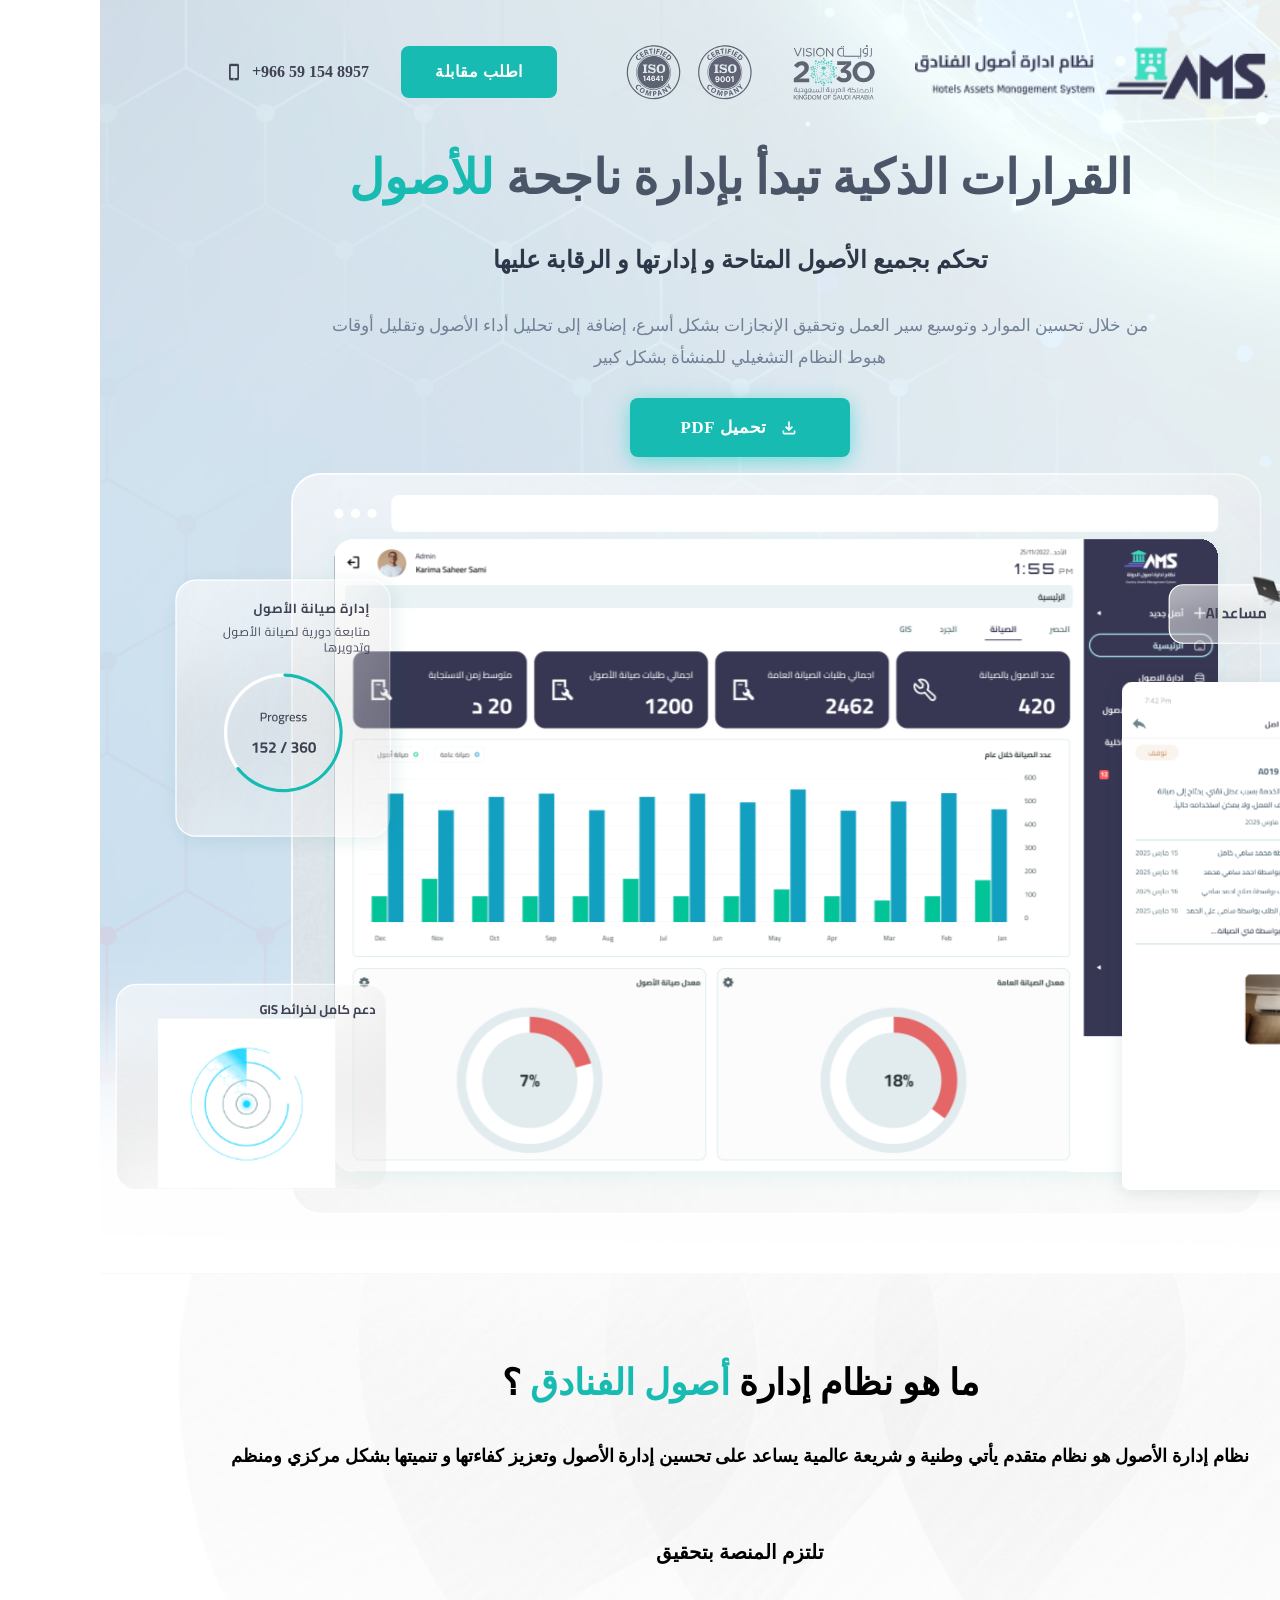
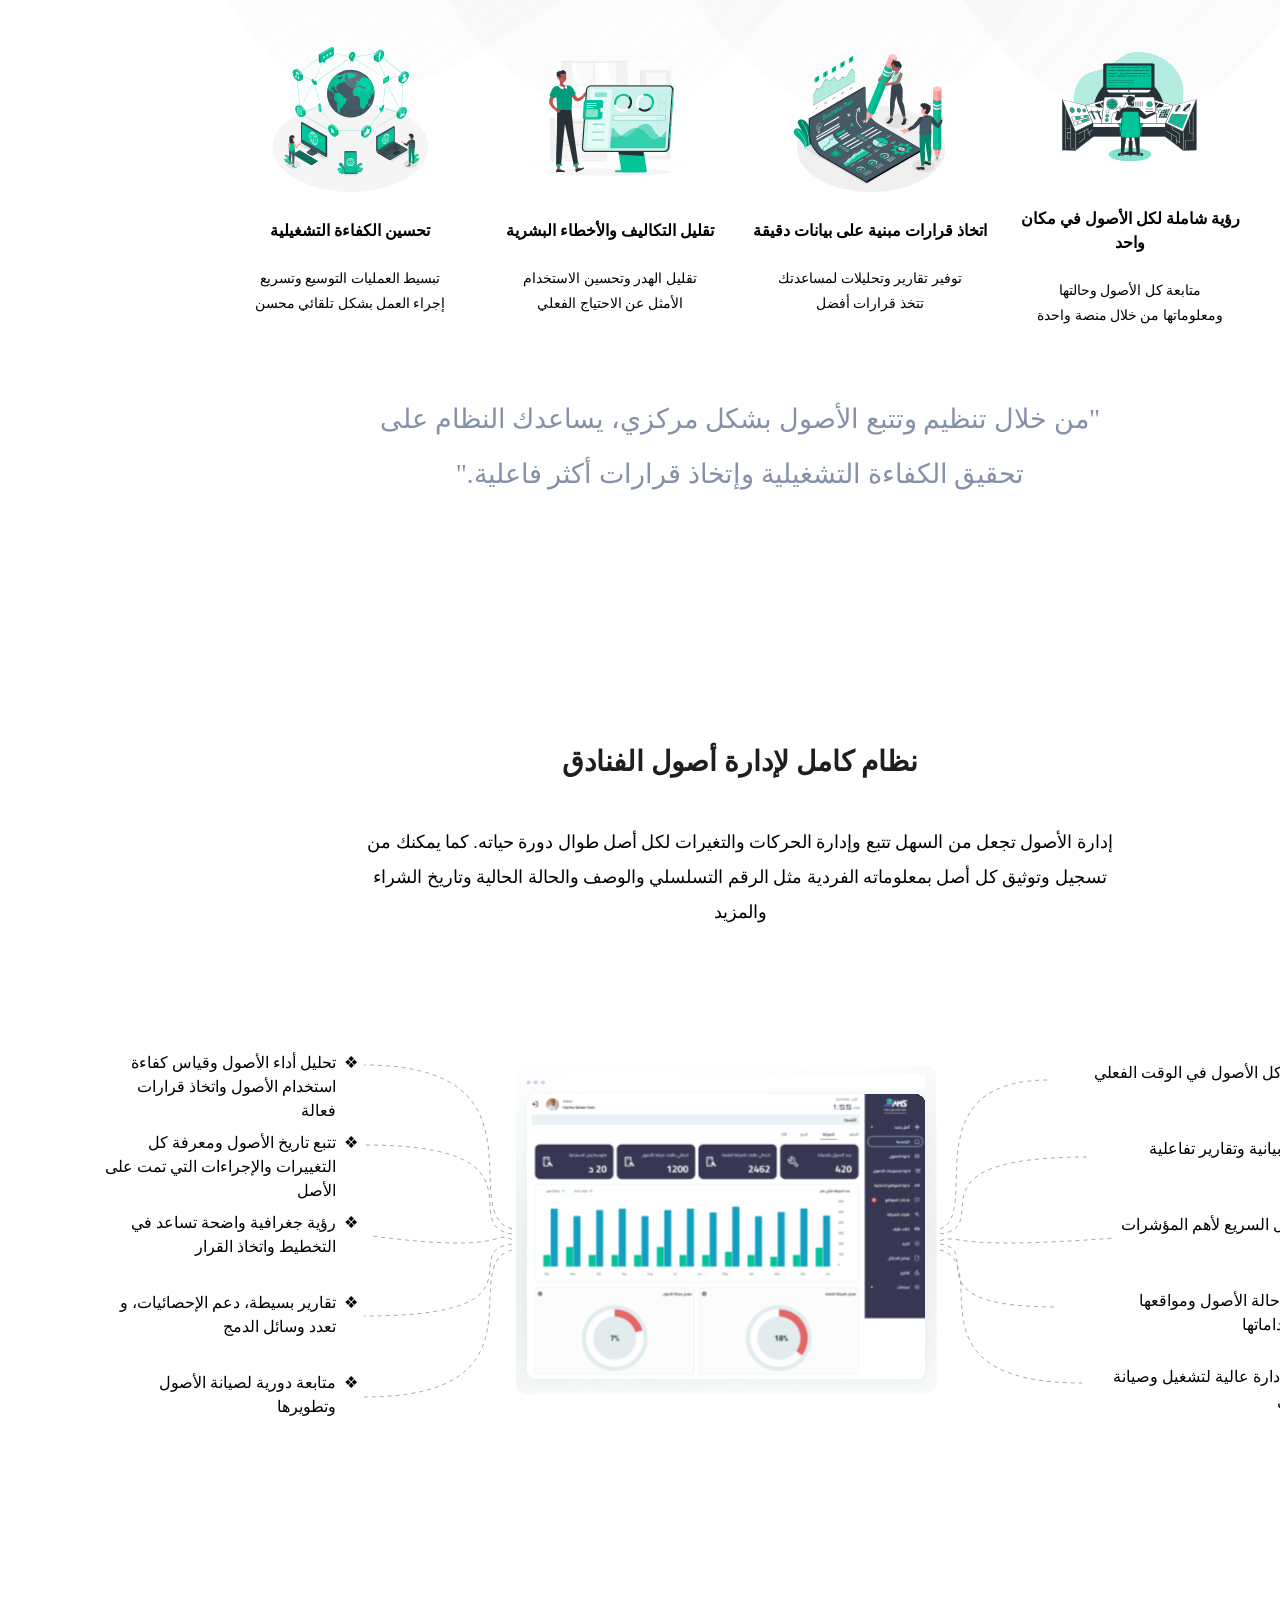
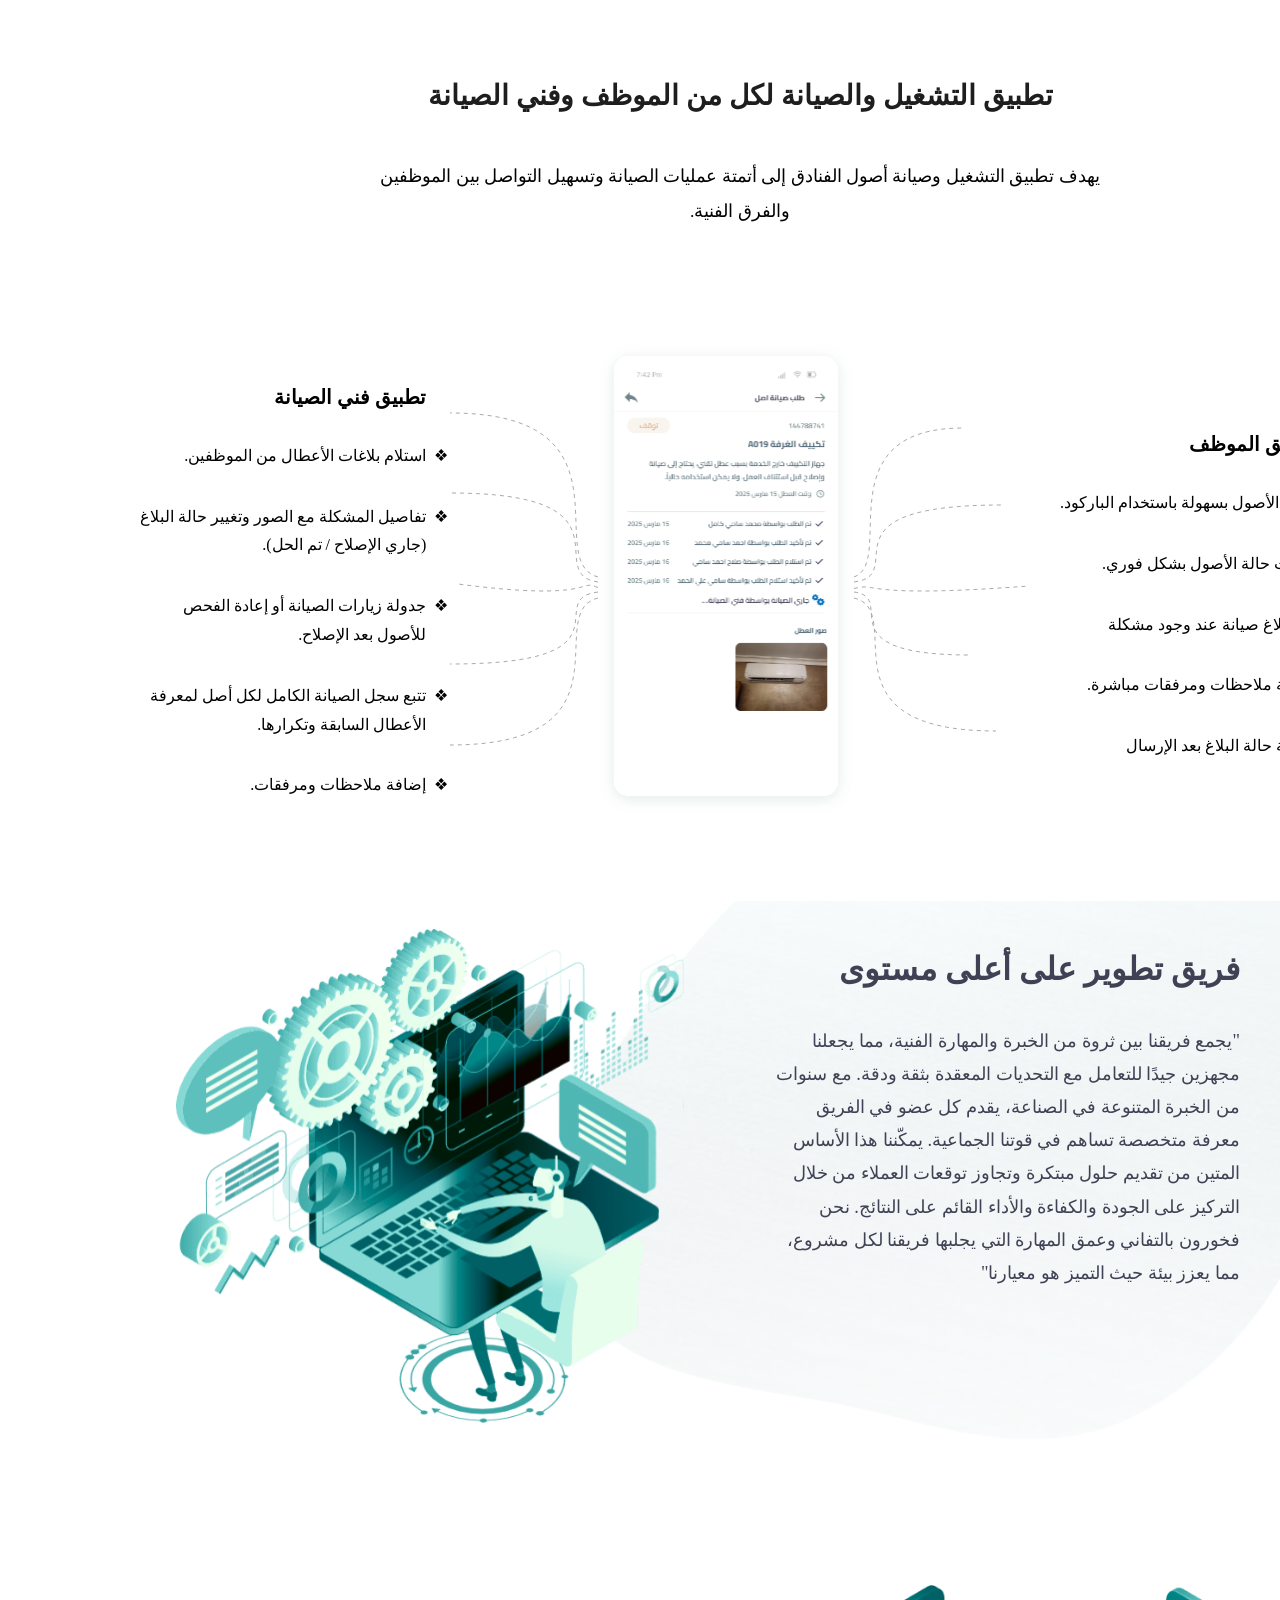
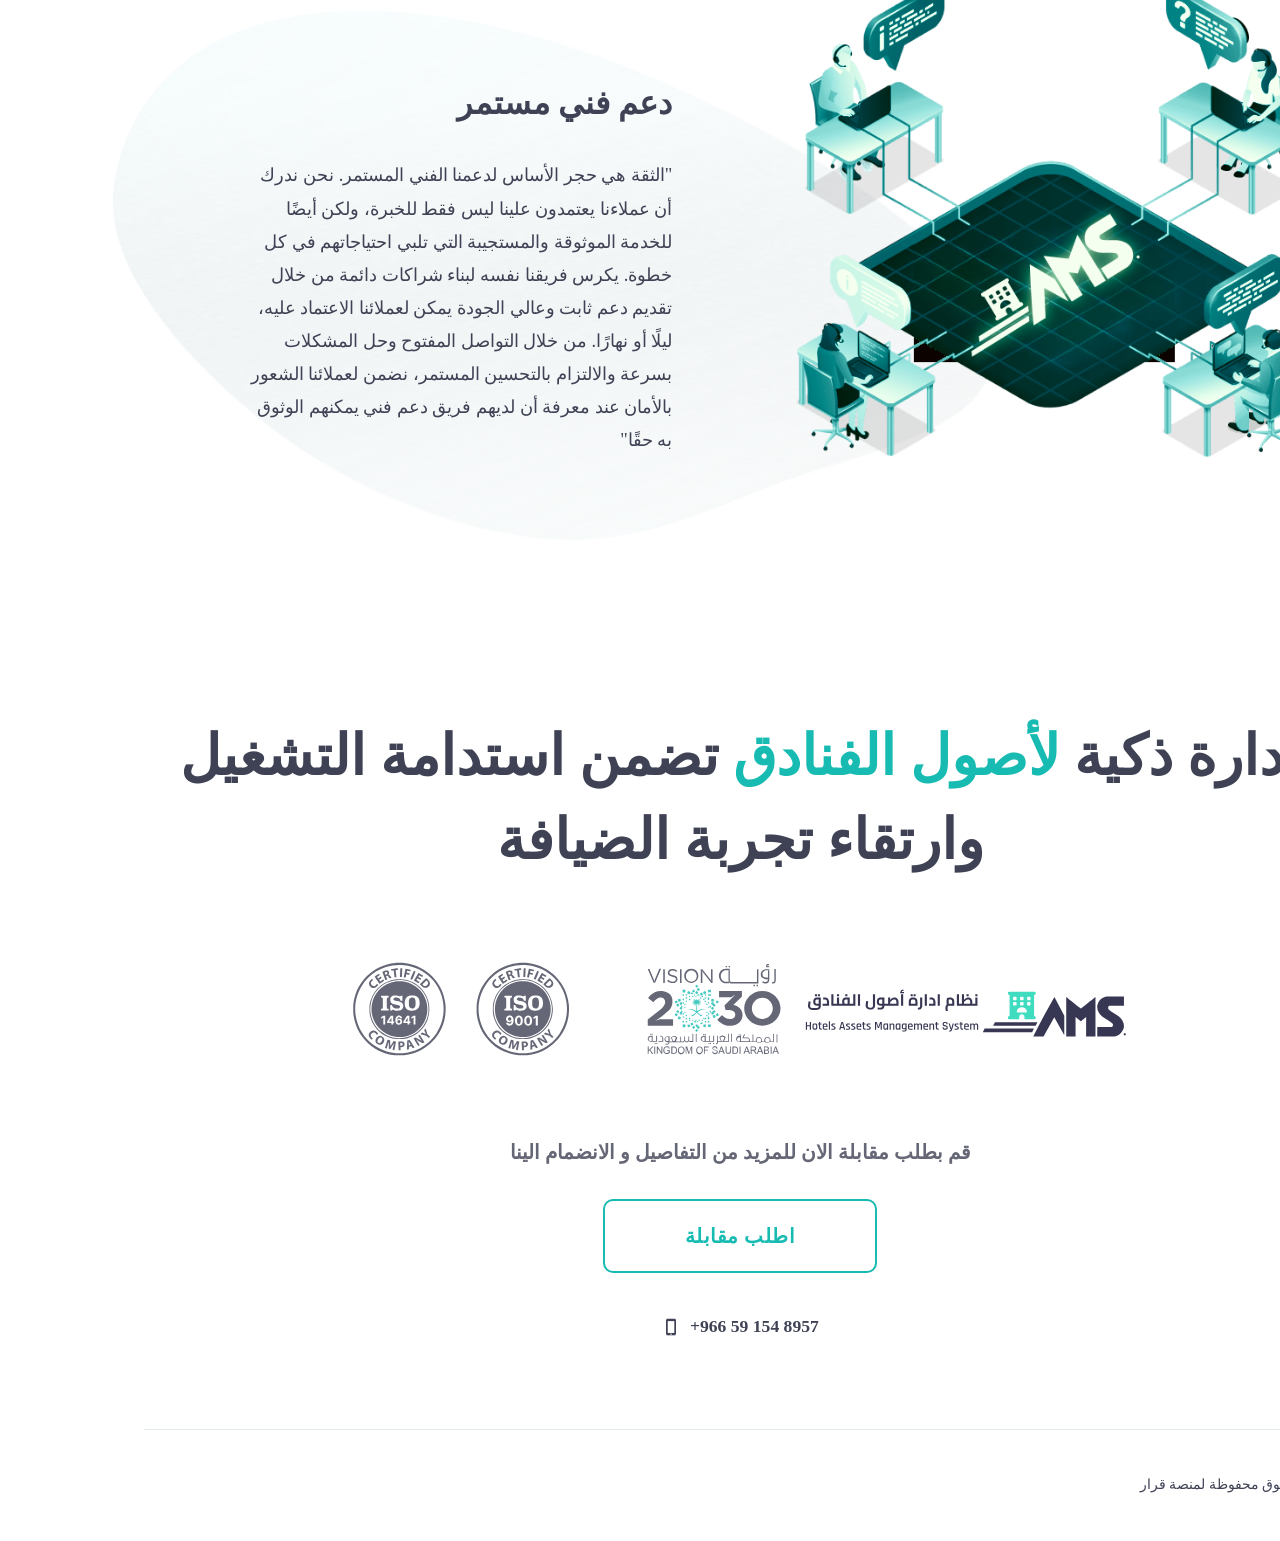
==== Qarar.html @ 07afe1d2 "Add files via upload" ====
<!-- saved from url=(0037)https://gulfterminal.com/pmo#page-top -->
<html lang="ar"><head><meta http-equiv="Content-Type" content="text/html; charset=UTF-8"><script>
        let Host = "https://gulfterminal.com/pmo";
         window.appBasePath = '/pmo';
    </script>




    
    <meta name="viewport" content="width=device-width, initial-scale=1.0">
    <title>Qarar</title>

    <link rel="stylesheet" href="./Qarar_files/bootstrap.min.css">
            <link href="./Qarar_files/map.css" rel="stylesheet">

    <link href="./Qarar_files/landingpage.css" rel="stylesheet">
</head>
<body>
    <div class="hero-sections-bg">
        <header class="header container" id="page-top">
            <div class="header__logos">
                <img src="./AMS logo.png" alt="AMS Logo">
                <img src="./Qarar_files/logo-2030.svg" alt="2030 Vision Logo">
                <img src="./Qarar_files/logo-iso.svg" alt="ISO Logo">
            </div>

            <div class="header__contact">
                <button class="header__contact__btn" data-bs-toggle="modal" data-bs-target="#contactUsModal">
                    اطلب مقابلة
                </button>
                <a class="header__contact__phone" href="tel:+966591548957">
                    <span>+966 59 154 8957</span>
                    <img src="./gridicons_phone.png" alt="Phone icon">
                </a>
            </div>
        </header>

        <section class="hero container">
            <div class="hero__text">
                <p class="hero__text__main-title">
                    القرارات الذكية تبدأ بإدارة ناجحة 
                    <span class="hero__text--highlight">للأصول</span>
                </p>
                <p class="hero__text__2nd-title">
                    تحكم بجميع الأصول المتاحة و إدارتها و الرقابة عليها
                </p>
                <p class="hero__text__body">
                    من خلال تحسين الموارد وتوسيع سير العمل وتحقيق الإنجازات بشكل أسرع، إضافة إلى تحليل أداء الأصول وتقليل أوقات 
                    <br>
                    هبوط النظام التشغيلي للمنشأة بشكل كبير
                </p>
            </div>

            <button onclick="window.location.href=&#39;https://gulfterminal.com/pmo/LandingPage/DownloadDemoAttachment&#39;;" class="hero__download">
                <img src="./Qarar_files/material-symbols_download-white.svg" alt="Download icon">
                <span>تحميل PDF</span>
            </button>
        </section>

        <section class="hero-visual container">
            <div class="hero__image">
                <div class="hero__image--ai"></div>
                <div class="hero__image--governance"></div>
                <div class="hero__image--mobile"></div>

                <img src="./section3Image.svg" alt="Qarar System Dashboard">
            </div>
            <img class="hero__image__mobile" src="./section3Image.svg" alt="Qarar System Dashboard">
        </section>
    </div>

    <section class="what">
        <div class="what__text">
            <p class="what__text__main-title">
                ما هو نظام إدارة 
                <span class="what__text--highlight">أصول الفنادق</span>
                ؟
            </p>
            <p class="what__text__2nd-title">
                نظام إدارة الأصول هو نظام متقدم يأتي وطنية و شريعة عالمية يساعد على تحسين إدارة الأصول وتعزيز كفاءتها و تنميتها بشكل مركزي ومنظم
            </p>
        </div>

        <div class="what__commitments">
            <p class="what__commitments__title">تلتزم المنصة بتحقيق</p>

            <div class="what__commitments__items">
                <div class="what__commitments__item what__commitments__item--1">
                    <img class="what__commitments__item__bg" src="./Qarar_files/bg-shape-1.svg" alt="">
                    <img class="what__commitments__item__photo" src="./Qarar_files/Control Panel-bro 1.svg" alt="Commitment photo">
                    <p class="what__commitments__item__title">رؤية شاملة لكل الأصول في مكان واحد</p>
                    <p class="what__commitments__item__body">
                        متابعة كل الأصول وحالتها ومعلوماتها من خلال منصة واحدة
                    </p>
                </div>
                <div class="what__commitments__item what__commitments__item--2">
                    <img class="what__commitments__item__bg" src="./Qarar_files/bg-shape-1.svg" alt="">
                    <img class="what__commitments__item__photo commitment" src="./Qarar_files/Business Plan-amico 1.svg" alt="Commitment photo">
                    <p class="what__commitments__item__title">اتخاذ قرارات مبنية على بيانات دقيقة</p>
                    <p class="what__commitments__item__body">
                        توفير تقارير وتحليلات لمساعدتك تتخذ قرارات أفضل
                    </p>
                </div>
                <div class="what__commitments__item what__commitments__item--3">
                    <img class="what__commitments__item__bg" src="./Qarar_files/bg-shape-1.svg" alt="">
                    <img class="what__commitments__item__photo" src="./Qarar_files/Site Stats-rafiki 1.svg" alt="Commitment photo">
                    <p class="what__commitments__item__title">تقليل التكاليف والأخطاء البشرية</p>
                    <p class="what__commitments__item__body">
                        تقليل الهدر وتحسين الاستخدام الأمثل عن الاحتياج الفعلي
                    </p>
                </div>
                <div class="what__commitments__item what__commitments__item--4">
                    <img class="what__commitments__item__bg" src="./Qarar_files/bg-shape-1.svg" alt="">
                    <img class="what__commitments__item__photo" src="./Qarar_files/Online world-amico 1.svg" alt="Commitment photo">
                    <p class="what__commitments__item__title">تحسين الكفاءة التشغيلية</p>
                    <p class="what__commitments__item__body">
                        تبسيط العمليات التوسيع وتسريع إجراء العمل بشكل تلقائي محسن
                    </p>
                </div>
            </div>
        </div>

        <div class="what__commendation">
            "من خلال تنظيم وتتبع الأصول بشكل مركزي، يساعدك النظام على تحقيق الكفاءة التشغيلية وإتخاذ قرارات أكثر فاعلية."
        </div>
    </section>

    <section class="about">
        <div class="about__system">
            <p class="about__main-title">نظام كامل لإدارة أصول الفنادق</p>
            <p class="about__2nd-title">
                إدارة الأصول تجعل من السهل تتبع وإدارة الحركات والتغيرات لكل أصل طوال دورة حياته.  كما يمكنك من تسجيل وتوثيق كل أصل بمعلوماته الفردية مثل الرقم التسلسلي والوصف والحالة الحالية وتاريخ الشراء والمزيد
            </p>

            <div class="about__system__snapshot">
                <ul class="about__system__snapshot__points--start">
                    <li class="about__system__snapshot__point">عرض كل الأصول في الوقت الفعلي</li>
                    <li class="about__system__snapshot__point">رسوم بيانية وتقارير تفاعلية</li>
                    <li class="about__system__snapshot__point">الوصول السريع لأهم المؤشرات</li>
                    <li class="about__system__snapshot__point">متابعة حالة الأصول ومواقعها واستخداماتها</li>
                    <li class="about__system__snapshot__point">دعم وإدارة عالية لتشغيل وصيانة الأصول</li>
                </ul>
                <img class="about__snapshot__curves" src="./Qarar_files/tree-right.svg" alt="cubic-bezier curves">

                <img class="about__system__snapshot__image" src="./Frame 6.svg" alt="Application Snapshot">

                <img class="about__snapshot__curves" src="./Qarar_files/tree-left.svg" alt="cubic-bezier curves">
                <ul class="about__system__snapshot__points--end">
                    <li class="about__system__snapshot__point">تحليل أداء الأصول وقياس كفاءة استخدام الأصول واتخاذ قرارات فعالة</li>
                    <li class="about__system__snapshot__point">تتبع تاريخ الأصول ومعرفة كل التغييرات والإجراءات التي تمت على الأصل</li>
                    <li class="about__system__snapshot__point">رؤية جغرافية واضحة تساعد في التخطيط واتخاذ القرار</li>
                    <li class="about__system__snapshot__point">تقارير بسيطة، دعم الإحصائيات، و تعدد وسائل الدمج</li>
                    <li class="about__system__snapshot__point">متابعة دورية لصيانة الأصول وتطويرها</li>
                </ul>
            </div>
        </div>

        <div class="about__mobile">
            <p class="about__main-title">تطبيق التشغيل والصيانة لكل من الموظف وفني الصيانة</p>
            <p class="about__2nd-title">
                يهدف تطبيق التشغيل وصيانة أصول الفنادق إلى أتمتة عمليات الصيانة وتسهيل التواصل بين الموظفين والفرق الفنية.
            </p>

            <div class="about__mobile__snapshot">
                <div class="about__mobile__snapshot__points--start">
                    <p class="about__mobile__snapshot__points__title">تطبيق الموظف</p>
                    <ul>
                        <li class="about__mobile__snapshot__point">مسح الأصول بسهولة باستخدام الباركود.</li>
                        <li class="about__mobile__snapshot__point">تحديث حالة الأصول بشكل فوري.</li>
                        <li class="about__mobile__snapshot__point">رفع بلاغ صيانة عند وجود مشكلة</li>
                        <li class="about__mobile__snapshot__point">إضافة ملاحظات ومرفقات مباشرة.</li>
                        <li class="about__mobile__snapshot__point">متابعة حالة البلاغ بعد الإرسال</li>
                    </ul>
                </div>
                <img class="about__snapshot__curves" src="./Qarar_files/tree-right.svg" alt="cubic-bezier curves">

                <img class="about__mobile__snapshot__image" src="./Request Details (1) 1.svg" alt="Application Snapshot">

                <img class="about__snapshot__curves" src="./Qarar_files/tree-left.svg" alt="cubic-bezier curves">
                <div class="about__mobile__snapshot__points--end">
                    <p class="about__mobile__snapshot__points__title">تطبيق فني الصيانة</p>
                    <ul>
                        <li class="about__mobile__snapshot__point">استلام بلاغات الأعطال من الموظفين.</li>
                        <li class="about__mobile__snapshot__point">تفاصيل المشكلة مع الصور وتغيير حالة البلاغ (جاري الإصلاح / تم الحل).</li>
                        <li class="about__mobile__snapshot__point">جدولة زيارات الصيانة أو إعادة الفحص للأصول بعد الإصلاح.</li>
                        <li class="about__mobile__snapshot__point">تتبع سجل الصيانة الكامل لكل أصل لمعرفة الأعطال السابقة وتكرارها.</li>
                        <li class="about__mobile__snapshot__point">إضافة ملاحظات ومرفقات.</li>
                    </ul>
                </div>
            </div>
        </div>
    </section>

    <section class="support container">
        <div class="support__team">
            <div class="support__team__text">
                <img class="support__team__text__bg" src="./Qarar_files/support-shape.svg" alt="">
                <p class="support__text__title">فريق تطوير على أعلى مستوى</p>
                <p class="support__text__body">
                    "يجمع فريقنا بين ثروة من الخبرة والمهارة الفنية، مما يجعلنا مجهزين جيدًا للتعامل مع التحديات المعقدة بثقة ودقة. مع سنوات من الخبرة المتنوعة في الصناعة، يقدم كل عضو في الفريق معرفة متخصصة تساهم في قوتنا الجماعية. يمكّننا هذا الأساس المتين من تقديم حلول مبتكرة وتجاوز توقعات العملاء من خلال التركيز على الجودة والكفاءة والأداء القائم على النتائج. نحن فخورون بالتفاني وعمق المهارة التي يجلبها فريقنا لكل مشروع، مما يعزز بيئة حيث التميز هو معيارنا"
                </p>
            </div>
            <img class="support__team__image" src="./Qarar_files/support-gears.svg" alt="">
        </div>

        <div class="support__time">
            <img class="support__time__image" src="./AMS support team.svg" alt="">
            <div class="support__time__text">
                <img class="support__time__text__bg" src="./Qarar_files/support-shape-2.svg" alt="">
                <p class="support__text__title">دعم فني مستمر</p>
                <p class="support__text__body">
                    "الثقة هي حجر الأساس لدعمنا الفني المستمر. نحن ندرك أن عملاءنا يعتمدون علينا ليس فقط للخبرة، ولكن أيضًا للخدمة الموثوقة والمستجيبة التي تلبي احتياجاتهم في كل خطوة. يكرس فريقنا نفسه لبناء شراكات دائمة من خلال تقديم دعم ثابت وعالي الجودة يمكن لعملائنا الاعتماد عليه، ليلًا أو نهارًا. من خلال التواصل المفتوح وحل المشكلات بسرعة والالتزام بالتحسين المستمر، نضمن لعملائنا الشعور بالأمان عند معرفة أن لديهم فريق دعم فني يمكنهم الوثوق به حقًا"
                </p>
            </div>
        </div>
    </section>

    <section class="footer container">
        <p class="footer__title">
            إدارة ذكية 
            <span class="footer__title--highlight">لأصول الفنادق</span>
            تضمن استدامة التشغيل وارتقاء تجربة الضيافة
        </p>

        <div class="footer__brands">
            <img src="./3 logos.svg" alt="Logos">
        </div>

        <div class="footer__contact">
            <p class="footer__contact__title">قم بطلب مقابلة الان للمزيد من التفاصيل و الانضمام الينا</p>
            <button class="footer__contact__btn" data-bs-toggle="modal" data-bs-target="#contactUsModal">
                اطلب مقابلة
            </button>
            <a class="footer__contact__phone" href="tel:+966591548957">
                <span>+966 59 154 8957</span>
                <img src="./gridicons_phone.png" alt="Phone icon">
            </a>
        </div>

        <a class="footer__back-to-the-top" href="https://gulfterminal.com/pmo#page-top">
            عودة للأعلى
            <img src="./Qarar_files/arrow-up.svg" alt="">
        </a>

        <div class="footer__copyrights">
            جميع الحقوق محفوظة لمنصة قرار
        </div>
    </section>

    <!-- Contact-us Modal -->
    <div class="modal fade" id="contactUsModal" tabindex="-1" aria-labelledby="contactUsModalLabel" aria-hidden="true">
        <div class="modal-dialog modal-dialog-centered modal-lg contact-us-modal">
            <div class="modal-content">
                <div class="modal-header">
                    <div>
                        <p class="modal-title" id="contactUsModalLabel">تواصل معنا</p>
                        <div class="contact__whatsapp">
                            يمكنك التواصل من خلال رقم الواتساب
                            <img src="./Qarar_files/whatsapp.svg" alt="Phone contact icon">
                            <a class="contact__whatsapp__number" href="https://wa.me/966591548957" target="_blank">
                                +966 59 154 8957
                            </a>
                        </div>
                    </div>
                    <button type="button" class="btn-close" data-bs-dismiss="modal" aria-label="Close"></button>
                </div>
                <div class="modal-body">
                    <p class="modal-body-title">أو عن طريق ملئ النموذج التالي</p>
                    <form id="js-SendEmail" novalidate="novalidate">
                        <div class="d-flex gap-3">
                            <div class="form-group w-100">
                                <label class="form-label" for="">الاسم</label>
                                <input class="form-control" id="" type="text" data-val="true" data-val-required="يجب ادخال الاسم" name="ClientName" value="">
                                <span class="text-danger fw-bold px-2 field-validation-valid" data-valmsg-for="ClientName" data-valmsg-replace="true"></span>
                            </div>
                            <div class="form-group w-100">
                                <label class="form-label" for="">القطاع</label>
                                <input class="form-control" id="" type="text" data-val="true" data-val-maxlength="الحد الأقصى 200 حرف" data-val-maxlength-max="200" data-val-required="يجب ادخال القطاع" maxlength="200" name="ClientSector" value="">
                                <span class="text-danger fw-bold px-2 field-validation-valid" data-valmsg-for="ClientSector" data-valmsg-replace="true"></span>
                            </div>
                        </div>

                        <div class="d-flex gap-3">
                            <div class="form-group w-100">
                                <label class="form-label" for="">الهاتف</label>
                                <input class="form-control" id="" type="text" data-val="true" data-val-regex="يجب إدخال أرقام فقط" data-val-regex-pattern="^\d+$" data-val-required="يجب ادخال الهاتف" name="PhoneNumber" value="">
                                <span class="text-danger fw-bold px-2 field-validation-valid" data-valmsg-for="PhoneNumber" data-valmsg-replace="true"></span>
                            </div>
                            <div class="form-group w-100">
                                <label class="form-label" for="">البريد الإلكتروني</label>
                                <input class="form-control" id="" type="text" data-val="true" data-val-email="صيغة البريد الإلكتروني غير صحيحة" data-val-required="يجب ادخال البريد الإلكتروني" name="Email" value="">
                                <span class="text-danger fw-bold px-2 field-validation-valid" data-valmsg-for="Email" data-valmsg-replace="true"></span>
                            </div>
                        </div>

                        <div class="form-group w-100">
                            <label class="form-label" for="">نص الرسالة</label>
                            <textarea class="form-control form__message" id="" data-val="true" data-val-maxlength="الحد الأقصى 1000 حرف" data-val-maxlength-max="1000" data-val-required="يجب ادخال نص الرسالة" maxlength="1000" name="Content"></textarea>
                            <span class="text-danger fw-bold px-2 field-validation-valid" data-valmsg-for="Content" data-valmsg-replace="true"></span>
                        </div>

                        <button class="form__submit" type="button" id="js-sendEmailBtn">
                            إرسال
                        </button>
                    </form>
                </div>
            </div>
        </div>
    </div>

    <!-- Message-sent Modal -->
    <div class="modal fade" id="messageSentModal" tabindex="-1" aria-labelledby="messageSentModalLabel" aria-hidden="true">
        <div class="modal-dialog modal-dialog-centered message-sent-modal">
            <div class="modal-content">
                <div class="modal-body">
                    <img src="./Qarar_files/gg_check-o.svg" alt="">
                    <p class="confirmation__message">
                        تم ارسال الطلب بنجاح وسيتم التواصل معك في أقرب وقت
                    </p>
                    <button class="" type="button" data-bs-dismiss="modal">عودة</button>
                </div>
            </div>
        </div>
    </div>



    <script src="./Qarar_files/jquery-3.6.0.min.js.download"></script>
    <script src="./Qarar_files/bootstrap.bundle.min.js.download"></script>
    <script src="./Qarar_files/jquery.validate.min.js.download"></script>
<script src="./Qarar_files/jquery.validate.unobtrusive.min.js.download"></script>
<script src="./Qarar_files/jquery.unobtrusive-ajax.min.js.download"></script>
<script src="./Qarar_files/expressive.annotations.validate.min.js.download"></script>

    <script src="./Qarar_files/shared.js.download"></script>
    <script>
        let ErrorSendEmail = {"name":"lb.LandingPage.ErrorSendEmail","value":"\u062D\u062F\u062B \u062E\u0637\u0623 \u0645\u0627 \u0623\u062B\u0646\u0627\u0621 \u0625\u0631\u0633\u0627\u0644 \u0627\u0644\u0637\u0644\u0628","resourceNotFound":false,"searchedLocation":null};
        let ErrorPopUP = {"name":"lb.PopUp.Error","value":"\u0631\u0633\u0627\u0644\u0629 \u062E\u0637\u0623","resourceNotFound":false,"searchedLocation":null};
    </script>
    <script src="./Qarar_files/index.js.download"></script>


</body></html>
---- Qarar_files/map.css ----
﻿@font-face {
    font-family: 'tajawal';
    src: url(../fonts/tajawal.ttf), local('tajawal'), format('ttf');
    font-display: swap;
    font-weight: 100 400;
}

@font-face {
    font-family: 'cairo';
    src: url(../fonts/cairo/Cairo-Regular.ttf), local('Cairo-Regular'), format('ttf');
    font-display: swap;
    font-weight: 100 400;
}

@font-face {
    font-family: 'cairo';
    src: url(../fonts/cairo/Cairo-Medium.ttf), local('Cairo-Regular'), format('ttf');
    font-display: swap;
    font-weight: 500;
}

@font-face {
    font-family: 'cairo';
    src: url(../fonts/cairo/Cairo-SemiBold.ttf), local('Cairo-SemiBold'), format('ttf');
    font-display: swap;
    font-weight: 600;
}

@font-face {
    font-family: 'cairo';
    src: url(../fonts/cairo/Cairo-Bold.ttf), local('Cairo-Bold'), format('ttf');
    font-display: swap;
    font-weight: 700;
}

@font-face {
    font-family: 'cairo';
    src: url(../fonts/cairo/Cairo-ExtraBold.ttf), local('Cairo-Bold'), format('ttf');
    font-display: swap;
    font-weight: 800;
}

@font-face {
    font-family: 'cairo';
    src: url(../fonts/cairo/Cairo-Black.ttf), local('Cairo-Bold'), format('ttf');
    font-display: swap;
    font-weight: 900;
}


:root {
    --main-color: #17BBB1;
    --main-black: #3F4254;
    --secondary-color: #81a09e;
    --pmo-color: #5177FF;
    --main-bg: #EFF4F4;
    --pmo-bg: #E1EEF0;
    --ams-bg: #DEF3DE;
    --ams-color: #0E9544;
    --paragraph-color: #9595A0;
    /* colors filtered  */
    --main-color-filtered: brightness(0) saturate(100%) invert(61%) sepia(19%) saturate(1652%) hue-rotate(127deg) brightness(94%) contrast(93%);
    --secondary-color-filtered: brightness(0) saturate(100%) invert(67%) sepia(7%) saturate(873%) hue-rotate(127deg) brightness(90%) contrast(90%);
}

html {
    direction: rtl;
    --language-option: "EN";
}

body {
    background: #FAFCFD;
    font-family: 'cairo';
    min-height: 100vh;
}


/* Start Reset */
html,
body,
div,
h1,
h2,
h3,
h4,
h5,
h6,
ul,
ol,
dl,
li,
dt,
dd,
p,
pre,
form,
fieldset,
blockquote,
table,
th,
td,
a {
    direction: rtl;
    margin: unset;
    padding: unset;
    text-decoration: none;
    color: unset;
}

    a:hover {
        /*    color: initial;*/
    }

input,
select,
textarea,
button {
    border: unset;
    outline: unset;
    background-color: unset;
}

    input[type=radio]:checked {
        background-color: var(--main-color);
        border-color: var(--main-color);
        cursor: pointer;
    }
/* End Reset */

/* Start common styles */
::-webkit-scrollbar {
    display: none;
    width: 0.5rem;
    height: 0.5rem;
}
/* Scrollbar thumb style */
*::-webkit-scrollbar-thumb {
    background: #80808038;
    border-radius: 5px;
}

    *::-webkit-scrollbar-thumb:hover {
        background: #80808077;
    }

input[type="search"]::-webkit-search-decoration:hover {
    cursor: pointer;
}

input[type="search"]::-webkit-search-cancel-button {
    -webkit-appearance: none;
    appearance: none;
}

.container-fluid {
    padding-inline: 0px !important;
}

.text-danger {
    display: inline-block;
    /*    min-height: 1em;*/
    font-size: 0.9rem !important;
    font-weight: 600 !important;
    padding-inline-start: 0.5em !important;
    text-align: start;
    line-height: 1.2;
    height: 18px;
}

.qarar-main-btn {
    min-width: 4rem;
    font-size: 0.9rem;
    font-weight: 600;
    color: white;
    background-color: #17BBB1;
    letter-spacing: 0.5px;
    border-radius: 6px;
    padding: 0.7em;
    text-align: center;
}

.qarar-outlined-btn {
    font-size: 0.9rem;
    font-weight: 600;
    color: var(--main-color);
    border: 1px solid var(--main-color);
    border-radius: 0.5em;
    padding: 0.6em 0.75em;
    transition: background-color 0.25s ease-out;
}

    .qarar-outlined-btn:hover {
        color: white;
        background-color: var(--main-color);
    }

.qarar-secondary-btn {
    display: flex;
    align-items: center;
    gap: 0.25em;
    font-size: 0.9rem;
    color: #81A09E;
    background: transparent;
    border: 1px solid #81A09E;
    border-radius: 6px;
    padding: 0.5em 0.75em;
    transition: font-weight 0.3s ease;
}

    .qarar-secondary-btn.with-hovered:is(:hover, :active, :focus, .active) {
        /*        filter: saturate(50) grayscale(0.25) brightness(0.8);*/
        border-color: #17BBB1;
        font-weight: 600;
        color: #17BBB1;
    }
.qarar-outlined-darkText-btn {
    min-width: 4rem;
    /*    width: 135px;*/
    height: 42px;
    padding: 8px 20px;
    display: flex;
    justify-content: center;
    align-items: center;
    gap: 0.5em;
    border-radius: 0.5em;
    border: 1px solid #C1DBE0;
    background-color: #F7FBFC;
}

.print-menu {
    min-width: 100px !important;
}

    .print-menu .dropdown-item {
        display: flex;
        justify-content: center;
        align-items: center;
        gap: 0.5em;
    }

.qarar-secondary-btn:disabled {
    background: #0000001f;
}

.qarar-gray-btn {
    color: #3e3e3e;
    background: #ebebeb;
    border: 1px solid #ebebeb;
    border-radius: 6px;
    padding: 0.5em 1em;
}

.btn-close {
    margin: 0px !important;
    box-sizing: border-box !important;
}

.dropdown .dropdown-toggle:hover,
.dropdown .dropdown-toggle.show {
    filter: saturate(50) grayscale(0.25) brightness(0.8);
}

.dropdown .dropdown-menu {
    inset: auto auto auto 1rem;
    --bs-dropdown-zindex: 45;
    padding: 0;
    font-size: 0.85rem;
    letter-spacing: 0.5px;
    text-align: start !important;
    border-radius: 5px;
    overflow: hidden;
}

.dropdown .dropdown-item {
    line-height: 2.5;
}

    .dropdown .dropdown-item:not(:last-child) {
        border-bottom: 1px solid #C2D2D9;
    }

.dropdown-item:is(.active, :active) {
    background-color: #17BBB1;
}

.language-container.active .icon {
    transform: rotate(90deg);
}

.modal-content {
    border: 1px solid #C1DBE0;
    border-radius: 10px;
    overflow: hidden;
}

.modal-header {
    border-bottom: 1px dashed #E2E2E2;
    padding-bottom: 0.75em;
}

.modal-title {
    font-weight: bold;
}

.modal-footer {
    border: none;
}

.form-label {
    font-size: 0.9rem;
}

.ltr-format {
    direction: ltr;
}
/* End common styles */


/* Start utility classes */
.text-size-xs {
    font-size: 0.8rem;
}

.text-size-sm {
    font-size: 0.9rem;
}

.border-green-faded {
    border: 1px solid #81A09E;
}

.text-green-faded {
    color: #81A09E;
}

.text-black-faded {
    color: #3F4254;
}

.text-red-faded {
    color: #dc3545;
}

.bg-green-light {
    background-color: #EDF5F4;
}

.img-24 {
    width: 24px;
    height: 24px;
}

.img-60 {
    width: 60px;
    height: 60px;
}
/* End utility classes */


/* Start sub-header */
.sub-header {
    position: fixed;
    top: 5.5rem;
    z-index: 20;
    gap: 0.5em;
    width: 100%;
    width: 100%;
    min-height: 4.25rem;
    background: #F0F5F6;
    padding-block: 0.8em;
    padding-inline: 1.5em 3em;
    margin-right: 0px;
}

    .sub-header ol.breadcrumb {
        margin-bottom: 0;
    }

ol.breadcrumb .breadcrumb-item {
    font-size: 0.9rem;
    font-weight: 600;
    color: #81A09E;
}

    ol.breadcrumb .breadcrumb-item a {
        color: #81A09E;
    }

.breadcrumb-item + .breadcrumb-item {
    padding-inline-end: 0px;
}

    .breadcrumb-item + .breadcrumb-item::before {
        float: right !important;
        margin: 0 10px;
        padding: 0px;
    }

@media (min-width: 992px) {
    .sub-header {
        width: 87.3%;
        margin-right: -3%;
    }
}
/* End sub-header */


/* Start sidebar */
.col-sidebar {
    display: none;
}

.systems-sidebar {
    position: fixed;
    background: #293B49;
    /*    width: 16%;*/
    height: 100vh;
    z-index: 5;
    border-left: 1px solid #C1DBE0;
    padding-top: 5.5rem;
}

    .systems-sidebar .module-nav {
        overflow-y: auto;
        height: calc(100vh - 13rem);
    }

    .systems-sidebar nav-list::-webkit-scrollbar,
    .tasks-sidebar::-webkit-scrollbar {
        width: 5px;
    }

    .systems-sidebar nav-list::-webkit-scrollbar-thumb,
    .tasks-sidebar::-webkit-scrollbar-thumb {
        background: #80808038;
        border-radius: 10px;
    }

    .systems-sidebar .footer-branding {
        position: absolute;
        bottom: 0;
        inset-inline-start: 0;
        z-index: 8;
        display: flex;
        flex-direction: column;
        align-items: center;
        justify-content: center;
        gap: 0.5em;
        background: #293B49;
        padding: 1em 0.5em 1.5em;
        width: 100%;
    }

.footer-branding > .qarar-brand {
    width: 55%;
}

.systems-sidebar .copyright-container {
    display: flex;
    align-items: center;
    gap: 0.5em;
}

.systems-sidebar .copyright {
    color: white;
    font-size: 0.65rem;
    letter-spacing: 0.25px;
    /*    white-space: nowrap;*/
}

.copyright .qarar-link {
    color: var(--main-color) !important;
    font-weight: bold;
    text-decoration: underline !important;
}

.sidebar-toggler.active img {
    filter: var(--main-color-filtered);
}

@media (min-width: 992px) {
    .col-sidebar {
        display: block !important;
    }

    .sidebar-toggler {
        display: none;
    }

    .systems-sidebar {
        width: 13%;

    }
}

@media (max-width: 992px) {

    .systems-sidebar {
        width: 280px !important;
        z-index: 47;
    }
}
/* End sidebar */
/* Start main container */
.main-content {
    position: relative;
    top: 9.75rem;
    height: 83vh;
    padding-inline: 0.75em 2em;
    padding-block-end: 2em;
    overflow-y: scroll;
}

    .main-content:has(.category-card) {
        padding-inline: 2.75em 2em;
    }

    .main-content::-webkit-scrollbar {
        display: block;
    }

    .main-content::-webkit-scrollbar-thumb {
        background: #17bbb1;
        border-radius: 10px;
    }

.container.attachments {
    max-width: 90%;
}

.container.achievements-create {
    max-width: 75%;
}

@media screen and (min-width: 992px) {
    .main-container {
        margin-right: 16.67%;
    }

    .main-content {
        padding-inline: 1.75em 2em;
    }
}
/* End main container */
/* Start select2 */
.select2-container--default {
    width: 100% !important;
}

    .select2-container--default .select2-selection--single {
        height: 2.25rem !important;
        background: #ffffff !important;
        border: 1px solid #d8e3e3 !important;
        border-radius: 6px !important;
        padding: 4px 0px !important;
        font-size: 0.94rem;
    }

    select:disabled > .select2-container--default .select2-selection--single, .select2-container--default.select2-container--disabled .select2-selection--single {
        background-color: var(--bs-secondary-bg) !important;
    }

    .select2-container--default .select2-selection--single .select2-selection__arrow {
        left: 6px !important;
        top: 5px !important;
        right: unset !important;
    }

    .select2-container--default .select2-selection--single .select2-selection__rendered {
        direction: rtl !important;
        padding-inline: 0.5em 2em !important;
    }

    .select2-container--default .select2-selection--single .select2-selection__clear {
        float: none !important;
    }

    .select2-container--default .select2-search--dropdown .select2-search__field {
        outline: none !important;
    }

.select2-container--open .select2-dropdown--below {
    border: 1px solid #d8e3e3 !important;
}

.select2-container--default .select2-results__option--highlighted[aria-selected] {
    background-color: var(--main-color) !important;
}

.select2-container--default .select2-results__option[aria-selected=true] {
    background-color: #eff4f4 !important;
    color: #81A09E !important;
}
/* End select2 */

.card-wrapper .form-control.input-create {
    font-size: 0.9rem !important;
}

    .card-wrapper .form-control.input-create:focus {
        box-shadow: unset !important;
        border: 1px solid #C1DBE0 !important;
    }

.search-input {
    border-radius: 0 6px 6px 0 !important;
    border: 1px solid #81A09E;
    border-inline-end: none;
    background: transparent;
    outline: none;
    box-sizing: unset;
    font-size: 0.9rem;
    padding: 0.5em;
    height: 1.1rem;
}

    .search-input::placeholder {
        color: #81a09e9c;
    }

.reset-search {
    position: absolute;
    top: 4px;
    left: 55px;
    z-index: 100;
    visibility: hidden;
}

.search-input:focus ~ .reset-search {
    visibility: visible !important;
}

#js-SearchBtn, #js-SubmitSearch {
    border-radius: 6px 0 0 6px !important;
}
/*start new pmo*/
.systems-sidebar .search-input {
    border: 1px solid #C1DBE0;
    height: 36px;
    background: var(--main-bg);
    border-radius: 5px;
    outline: none;
    color: #666666;
    padding: 10px;
    width: 90%;
}

.systems-sidebar .repeat-btn {
    background: transparent;
    outline: none;
    border: 0px;
}

.systems-sidebar .list-nav:not(:has(.nav-header)) {
    padding-block: 0.75em;
    border-bottom: 1px solid #EFF4F40D;
}

    .systems-sidebar .list-nav:not(:has(.nav-header)):is(:hover,:active, .active) {
        background-color: #809fb73d;
    }

.systems-sidebar .list-nav .nav-header {
    display: flex;
    gap: 0.5em;
    font-size: 12px;
    font-weight: bold;
    text-shadow: 0px 0.1px, 0.1px 0px, 0.1px 0.1px;
    letter-spacing: 1px;
    padding-block: 3.5em 0.5em;
    padding-inline: 3.25em 0.5em;
    /*    color: #FFFFFFB2;*/
    color: #f0f0f0;
}

    .systems-sidebar .list-nav .nav-header img {
        filter: brightness(0) saturate(100%) invert(99%) sepia(0%) saturate(7400%) hue-rotate(273deg) brightness(120%) contrast(88%);
    }

.systems-sidebar .list-nav .nav-links-sidebar {
    display: flex;
    align-items: center;
    gap: 1em;
    height: 2.5rem;
    padding-inline: 2.5em 0.5em;
    border-inline-start: 6px solid transparent;
    font-weight: 600;
    font-size: 0.9rem;
    color: #FFFFFFB2;
    letter-spacing: 0.5px;
}

.systems-sidebar .list-nav.active .nav-links-sidebar {
    border-inline-start: 6px solid #17BBB1;
    color: #17BBB1;
}

.filter-repeat {
    border: 1px solid #81A09E;
    color: #81A09E;
    background: transparent;
    border-radius: 6px;
    padding: 7px 8px;
    font-size: 14px;
    outline: none;
    width: fit-content; 
}

.select-filter-div {
    width: 90%;
    min-width: fit-content;
}

@media (min-width: 768px) {
    .select-filter-div {
        width: 15rem;
    }
}


.shapes-btn {
    background: transparent;
    border: 1px solid #81a09e;
    border-radius: 3px;
    outline: none;
}

.click-btn {
    display: none;
}

.dropdown-toggle::after {
    display: none !important;
}

.input-group-search {
    width: 22% !important;
    min-width: 280px;
}


.filters-container {
    display: block;
    border-radius: 7px;
    border: 1px solid #C1DBE0;
    margin: 0.75em;
}


.chart-col .data {
    border: 1px solid #C1DBE0;
    box-shadow: 0px 0px 30px 0px #17BBB117;
    border-radius: 16px;
    padding: 1rem;
}

.form-control:focus {
    box-shadow: unset !important;
    border: var(--bs-border-width) solid var(--bs-border-color) !important;
}
/* Start SVG progress circle */
.circular-chart-wrapper {
    display: flex;
    align-items: center;
    gap: 0.25em;
}

    .circular-chart-wrapper .circular-chart {
        display: block;
        width: 5rem;
        height: 5rem;
    }

.circular-chart .circle,
.circular-chart .circle-bg {
    stroke-width: 2.25px;
}

.circular-chart .circle-bg {
    fill: none;
    stroke: #c8d8e8;
}

.circular-chart .circle {
    fill: none;
    stroke-linecap: round;
    animation: progress 1s ease-out forwards;
}

.circular-chart.blue .circle {
    stroke: #17bbb1;
}

.circular-chart.red .circle {
    stroke: #d67b7b;
    animation: blinker-one 4s linear infinite;
}

.circular-chart .percentage {
    fill: #333;
    color: #3F4254;
    font-size: 0.5rem;
    font-weight: 900;
    text-anchor: middle;
    direction: ltr !important;
}

.circular-chart-wrapper .circular-chart-title {
    color: #81A09E;
    font-weight: 600;
    font-size: 0.9rem;
    letter-spacing: 0.25px;
}

.circular-chart-title span {
    display: block;
    font-weight: bold;
    color: #3F4254;
}

@keyframes progress {
    0% {
        stroke-dasharray: 0 100;
    }
}

@keyframes blinker-one {
    50% {
        opacity: 0;
    }
}
/* End SVG progress circle */


.data .days {
    color: #d74a4a;
}

.validation-div {
    background: #fff4f4;
    border: 1px solid red;
    border-radius: 5px;
    padding: 15px;
    width: 259px;
    float: left;
    margin-left: 14px;
}

    .validation-div .validation-para {
        font-size: 16px;
        color: #3c3c3c;
        text-align: start;
        padding-bottom: 5px;
    }

        .validation-div .validation-para i {
            padding-left: 10px;
            color: #d13737;
        }

@media (min-width:320px) and (max-width:500px) {
    .validation-div {
        margin-left: auto;
    }
}
/* Start step indicator */
.step-indicator {
    margin-top: auto;
    display: flex;
    justify-content: flex-end;
    gap: 2.5em;
}

    .step-indicator .stepper-item {
        position: relative;
        display: flex;
        flex-direction: column;
        align-items: center;
        gap: 1em;
        background: white;
        padding: 0.6em;
        border-radius: 16px;
        border: 1px solid #d9eff3;
    }

        .step-indicator .stepper-item.active {
            font-weight: bold;
        }

        .step-indicator .stepper-item.completed {
            border: 1px solid #17BBB1;
        }

        .step-indicator .stepper-item:not(:first-of-type)::after {
            position: absolute;
            content: "";
            top: 3.25em;
            left: 70%;
            z-index: -1;
            width: 100%;
            border-bottom: 2px dashed #ccd9e5;
        }

        .step-indicator .stepper-item.completed:not(:first-of-type)::after {
            border-bottom: 2px dashed #66c2b8;
        }

.stepper-item .step-counter {
    position: relative;
    z-index: 5;
    display: flex;
    justify-content: center;
    align-items: center;
    width: 1.5rem;
    height: 1.5rem;
    border-radius: 50%;
    border: 1px solid #d9eff3;
    background: transparent;
    color: white;
}

.stepper-item.completed .step-counter {
    background-color: #66c2b8;
    border: 1px solid #66c2b8;
}

    .stepper-item.completed .step-counter::after {
        content: "\2713";
    }

.stepper-item .step-name {
    color: #5C7E7C;
    font-size: 0.85rem;
    text-align: center;
}

.stepper-item .step-date {
    color: #3F4254;
    font-size: 0.9rem;
    font-weight: 600;
    text-align: center;
}
/* End step indicator */
/* Start progress bar */
.progress-wrapper {
    position: relative;
    width: 45%;
    height: 2px;
    border-radius: 0;
    background-color: #c8d8e8;
    box-shadow: none;
}

    .progress-wrapper .progress-bar {
        background: #606A7D;
        height: 100%;
    }

    .progress-wrapper .progress-stripes {
        background: repeating-linear-gradient(to right, rgba(0, 0, 0, 0), rgba(0, 0, 0, 0) 9%, #f4fdff 9%, #f4fdff 10.1%);
        width: 100%;
        height: 100%;
        position: absolute;
        left: 0;
        top: 0;
    }
/* End progress bar */
/* Start step-indicator-col */
.step-indicator-col {
    background: #F5F7FA;
    padding: 15px 10px;
    height: 100%;
    border-radius: 10px 0px 0px 10px;
    margin-right: 16px;
}

    .step-indicator-col h5 {
        /*padding: 10px 2px 15px;*/
        padding: 10px 16px 15px;
        font-size: 16px;
        color: #3F4254;
    }

        .step-indicator-col h5 img {
            margin-left: 10px;
        }

    .step-indicator-col .list-group-item h6 {
        color: #3F4254;
        font-size: 15px;
        padding: 2px 11px 9px 0px;
        font-family: 'cairo';
    }

    .step-indicator-col .list-group.vertical-steps .list-group-item {
        border: none;
        border-right: 3px solid #abb7ce;
        background: transparent;
        box-sizing: border-box;
        border-radius: 0;
        counter-increment: step-counter;
        padding-right: 10px;
        padding-bottom: 23px;
        padding-top: 0px;
    }

        .step-indicator-col .list-group.vertical-steps .list-group-item::before {
            border-radius: 50%;
            background-color: #b2b5b4;
            color: #555;
            content: "";
            display: inline-block;
            float: right;
            height: 25px;
            line-height: 25px;
            margin-left: -35px;
            text-align: center;
            width: 25px;
            right: -13px;
            position: absolute;
        }

    .step-indicator-col .list-group .date {
        padding-right: 12px;
        font-size: 15px;
        font-weight: 600;
    }

    .step-indicator-col .list-group.vertical-steps {
        padding-right: 26px;
    }

        .step-indicator-col .list-group.vertical-steps .list-group-item.active {
            background-color: transparent;
            color: inherit;
        }

            .step-indicator-col .list-group.vertical-steps .list-group-item.active::before {
                background-color: #17BBB1;
                color: #fff;
            }

        .step-indicator-col .list-group.vertical-steps .list-group-item:last-child {
            border-left: 3px solid transparent;
            padding-bottom: 0;
        }

        .step-indicator-col .list-group.vertical-steps .list-group-item.completed {
            border-right: 3px solid #17BBB1;
        }

            .step-indicator-col .list-group.vertical-steps .list-group-item.completed::before {
                background-color: #17BBB1;
                color: #fff;
                content: "\2713 ";
            }

            .step-indicator-col .list-group.vertical-steps .list-group-item.completed:last-child {
                border-right: 3px solid transparent;
            }

        .step-indicator-col .list-group.vertical-steps .list-group-item span,
        .step-indicator-col .list-group.vertical-steps .list-group-item a {
            display: block;
            overflow: hidden;
            padding-top: 2px;
        }

@media (min-width:1200px) and (max-width:1440px) {
    .step-indicator-col h5 {
        font-size: 11px;
        text-shadow: 0px 0px 1px #00327c;
    }

        .step-indicator-col h5 img {
            width: 15px;
        }

    .step-indicator-col .list-group-item h6 {
        font-size: 15px;
        padding: 2px 9px 9px 0px !important
    }

    .step-indicator-col .list-group .date {
        padding-right: 7px !important;
    }

        .step-indicator-col .list-group .date p {
            font-size: 13px;
        }
}

@media (max-width:1470px) {
    .step-indicator-col .list-group-item h6 {
        padding: 2px 22px 9px 0px !important;
    }

    .step-indicator-col .list-group .date {
        padding-right: 20px !important;
    }
}
/* End step-indicator-col */
/* Start card-div */
.card-div .text {
    font-weight: 600;
    color: #404040;
}

.card-div .box span {
    font-size: 30px;
}

.card-div .card {
    background: transparent;
    border: 1px solid #c6dad9;
    border-radius: 10px;
}

    .card-div .card:hover {
        border: 1px solid var(--main-color);
    }

    .card-div .card .info-card {
        display: flex;
        flex-direction: column;
        gap: 1em;
        padding: 2em;
        text-align: right;
    }

    .card-div .card .first-title {
        background: black;
        color: white;
        width: fit-content;
        padding: 0.4em 1em;
        font-size: 14px;
        border-radius: 5px;
    }

    .card-div .card .new-first-title {
        background: #F3F8F8;
        color: #7ea0a7;
        width: fit-content;
        padding: 0.4em 1em;
        font-size: 14px;
        border-radius: 39px;
        border: 1px solid #C1DBE0;
    }

.card-locations .cancel-first-title {
    background: #d74a4a;
    color: white;
    width: fit-content;
    padding: 0.4em 1em;
    font-size: 14px;
    border-radius: 5px;
}

.card-div .card .cancel-first-title {
    background: #ff818182;
    color: white;
    padding: 0.4em 1em;
    width: fit-content;
    font-size: 14px;
    border-radius: 39px;
}

.card-div .card .info-card .project-company {
    font-size: 16px;
    text-shadow: 0px 0px 1px #00327c;
    color: #3F4254;
    overflow: hidden;
    text-overflow: ellipsis;
    display: -webkit-box;
    -webkit-line-clamp: 2;
    line-clamp: 2;
    -webkit-box-orient: vertical;
}

.card-div .no-info {
    border: none;
}

    .card-div .no-info p {
        text-align: center;
    }

.card-div .card .info-card .contractor-name {
    font-weight: 600;
    font-size: 16px;
    color: #333333;
}

.card-div .card .actions-btns {
    display: flex;
    justify-content: center;
    background: #dfedfb;
    padding: 10px 0px;
    border-radius: 50px;
    width: fit-content;
    margin: 0 auto;
}

    .card-div .card .actions-btns a {
        padding: 0px 10px;
        text-decoration: none;
    }

@media (max-width:1470px) {
    .card-div {
        width: 100%;
    }
}

@media (min-width:991px) and (max-width:1131px) {
    .card-div .card .actions-btns {
        padding: 11px 24px;
    }
}
/* End card-div */
/* Projects cards layout */
.cards-layout-wrapper {
    padding-inline: 1em 0;
}

.cards-layout {
    display: grid;
    gap: 1em;
    width: 100%;
}

    .cards-layout .item-wrapper {
        display: flex;
        flex-direction: column;
        justify-content: space-between;
        min-height: 21rem;
        border: 1px solid #c6dad9;
        border-radius: 1em;
        font-size: 0.9rem;
        font-weight: 600;
    }

        .cards-layout .item-wrapper:hover {
            border-color: #17BBB1;
        }

.item-wrapper .item-content {
    display: flex;
    flex-direction: column;
    gap: 1.5em;
    padding: 1em 1.25em 1.5em;
    width: 100%;
}

.item-content .item-badges {
    display: flex;
    align-items: center;
    justify-content: space-between;
}

    .item-content .item-badges > * {
        background-color: #F3F8F8;
        border: 1px solid #81A09E;
        border-radius: 20px;
        padding: 0.25em 1em;
        width: fit-content;
        font-size: 0.8rem;
        color: #81A09E;
    }

.item-content .item-title {
    font-weight: bold;
}

.item-content .stats-wrapper {
    display: flex;
    justify-content: space-between;
    gap: 1em;
}

.stats-wrapper .main-stats {
    display: flex;
    flex-direction: column;
    gap: 1.5em;
    letter-spacing: 0.5px;
    width: 100%;
}

.main-stats .stats {
    display: flex;
    flex-direction: column;
    gap: 1em;
}

.stats .contratctor,
.stats .side {
    display: flex;
}

.stats .contratctor-title,
.stats .side-title {
    min-width: 4rem;
}

.main-stats .stats-progress-bars {
    display: flex;
    flex-direction: column;
    gap: 1.5em;
    width: 85%;
}

.stats-progress-bars .actual-title,
.stats-progress-bars .expected-title {
    display: flex;
    justify-content: space-between;
    margin-bottom: 0.75em;
}

.stats-progress-bars .actual-percentage {
    padding-inline: 0.5em;
    color: white;
    background-color: #17BBB1;
    font-size: 0.7rem;
    font-weight: bold;
    border-radius: 6px;
    line-height: 2;
    height: fit-content;
}

.stats-progress-bars .expected-percentage {
    padding-inline: 0.5em;
    background-color: black;
    color: white;
    font-size: 0.7rem;
    font-weight: bold;
    border-radius: 6px;
    line-height: 2;
    height: fit-content;
}

.stats-progress-bars .progress {
    height: 0.25rem;
}

.stats-progress-bars .progress-bar {
    background: #17BBB1;
}

.stats-wrapper .chart-stats {
    display: flex;
    flex-direction: column;
    align-items: center;
    gap: 0.75em;
    width: 7.5rem;
    height: 11rem;
}

.chart-stats .circle-progress-wrapper {
    position: relative;
}

.circle-progress-wrapper .overdue-days {
    position: absolute;
    top: 35%;
    left: 18%;
    direction: ltr;
    font-size: 1.25rem;
    font-weight: bold;
    color: red;
}

.chart-stats .overdue-title {
    color: red;
    text-align: center;
}

.remaining-days::part(base) {
    width: 7.5rem;
    height: 7.5rem;
}

.remaining-days::part(value) {
    stroke-width: 3px;
    stroke: #17BBB1;
}

.remaining-days.overdue::part(value) {
    stroke-width: 3px;
    stroke: red;
}

.remaining-days::part(circle) {
    stroke-width: 3px;
    stroke: #E3E5E8;
}

.remaining-days::part(text) {
    font-family: 'cairo';
    fill: #3F4254;
    font-weight: bold;
    letter-spacing: 0.25px;
}

.remaining-days.overdue::part(text) {
    font-family: 'cairo';
    fill: red;
    font-weight: bold;
    letter-spacing: 0.25px;
}

.item-wrapper .item-overview {
    border-radius: 0 0 1em 1em;
    background-color: #F5F7FA;
    padding-inline-start: 1.5em;
    padding-bottom: 1em;
    min-height: 8rem;
    white-space: nowrap;
}

.item-overview .item-actions {
    display: flex;
    align-items: center;
    justify-content: space-between;
    font-size: 0.9rem;
    margin-bottom: 1em;
}

.item-overview .item-timeline {
    display: flex;
    justify-content: center;
    gap: 2.5em;
}

.item-timeline .milestone {
    display: initial;
    gap: 1em;
    position: relative;
    font-size: 0.8rem;
    height: 1.25rem;
}

.milestone:not(:first-of-type)::before {
    content: "";
    position: absolute;
    top: 0.45rem;
    left: 4.25rem;
    width: 7rem;
    border-block-start: 2px solid #ebe3e3;
}

.milestone.completed:not(:first-of-type)::before {
    border-color: #17BBB1;
}

.milestone .milestone-indicator {
    position: relative;
    z-index: 5;
    width: 1rem;
    height: 1rem;
    border-radius: 50%;
    border: 1px solid #ebe3e3;
    background-color: #F5F7FA;
    color: white;
    font-size: 0.6rem;
    text-align: center;
}

.milestone.completed .milestone-indicator {
    background-color: #17BBB1;
    border: 1px solid #17BBB1;
}

    .milestone.completed .milestone-indicator::after {
        content: "\2713";
    }

.milestone .milestone-labels {
    display: flex;
    flex-direction: column;
    gap: 0.25em;
    height: fit-content;
    white-space: nowrap;
    padding-top: 0.5em;
}

.milestone .milestone-date {
    font-weight: bold;
    font-size: 0.9rem;
}

@media (min-width: 1200px) {
    .cards-layout {
        grid-template-columns: 1fr 1fr;
    }
}

@media (min-width: 1400px) {
    .cards-layout-wrapper {
        padding-inline: 5em 4em;
    }

    .cards-layout {
        gap: 1.5em;
    }

        .cards-layout .item-wrapper {
            flex-direction: initial;
        }

    .item-wrapper .item-overview {
        width: 40%;
        height: initial;
        border-radius: 1em 0 0 1em;
    }

    .item-overview .item-timeline {
        flex-direction: column;
        justify-content: initial;
        gap: 3.5em;
    }

    .item-timeline .milestone {
        display: flex;
    }

    .milestone:not(:first-of-type)::before {
        content: "";
        position: absolute;
        bottom: 0.5rem;
        right: 0.45rem;
        height: 4.5rem;
        border-inline-start: 2px solid #ebe3e3;
        border-block-start: unset;
        top: initial;
        left: initial;
    }

    .milestone .milestone-labels {
        padding-top: unset;
    }
}
/* Projects cards layout */
/* start loading overlay */
.new-loading.overlay {
    left: 0;
    top: 0;
    width: 100%;
    height: 100%;
    position: fixed;
    background: #2e2e2e5e;
    z-index: 9999;
}

.new-loading .overlay__inner {
    left: 0;
    top: 0;
    width: 100%;
    height: 100%;
    position: absolute;
}

.new-loading .overlay__content {
    left: 50%;
    position: absolute;
    top: 50%;
    transform: translate(-50%, -50%);
}

.new-loading .loader {
    width: 16px;
    height: 16px;
    border-radius: 50%;
    display: block;
    margin: 15px auto;
    position: relative;
    background: #FFF;
    box-shadow: -24px 0 #FFF, 24px 0 #FFF;
    box-sizing: border-box;
    animation: shadowPulse 2s linear infinite;
}

@keyframes shadowPulse {
    33% {
        background: #FFF;
        box-shadow: -24px 0 #17bbb1, 24px 0 #FFF;
    }

    66% {
        background: #17bbb1;
        box-shadow: -24px 0 #FFF, 24px 0 #FFF;
    }

    100% {
        background: #FFF;
        box-shadow: -24px 0 #FFF, 24px 0 #17bbb1;
    }
}


.section-wrapper::-webkit-scrollbar {
    display: block;
}

.section-wrapper::-webkit-scrollbar-thumb {
    background: #17bbb1;
    border-radius: 10px;
}
/* Custom pagination */
.card-div .pagination-element {
    display: flex;
    align-items: center;
    justify-content: flex-end;
    padding-inline: 0.75em;
    list-style: none;
    width: 100%;
    color: #90ADAB;
}

.cards-layout-wrapper .pagination-element {
    padding-inline: unset;
    padding-top: 0.5em;
}

.pagination-element .pagination-btn {
    border: 1px solid #dee2e6;
    border-inline-start: 0;
    padding: 3px 12px;
    text-decoration: none;
    cursor: pointer;
    color: #90ADAB;
}

    .pagination-element .pagination-btn.active {
        background-color: #17bbb1 !important;
        border-color: #17bbb1 !important;
        color: white;
    }

.pagination-element .paging-dots {
    border: 1px solid #dee2e6;
    border-inline-start: 0;
    padding: 6px 12px;
}

.pagination-element .previous-btn {
    border-start-start-radius: 5px;
    border-end-start-radius: 5px;
    border: 1px solid #dee2e6;
    padding: 6px 12px;
    cursor: pointer;
}

.pagination-element .next-btn {
    border-start-end-radius: 5px;
    border-end-end-radius: 5px;
    border: 1px solid #dee2e6;
    border-inline-start: 0;
    padding: 6px 12px;
    cursor: pointer;
}

.pagination-element *.disabled {
    cursor: initial;
}
/* start loading */
.overlays {
    position: fixed;
    width: 100%;
    height: 100%;
    background: rgb(53 51 51 / 37%);
    visibility: hidden;
}

.loaders {
    width: 16px;
    height: 16px;
    border-radius: 50%;
    display: block;
    margin: 15px auto;
    position: relative;
    background: #FFF;
    box-shadow: -24px 0 #FFF, 24px 0 #FFF;
    box-sizing: border-box;
    animation: shadowPulses 2s linear infinite;
    top: 50%;
}

@keyframes shadowPulses {
    33% {
        background: #FFF;
        box-shadow: -24px 0 #17BBB1, 24px 0 #FFF;
    }

    66% {
        background: #17BBB1;
        box-shadow: -24px 0 #FFF, 24px 0 #FFF;
    }

    100% {
        background: #FFF;
        box-shadow: -24px 0 #FFF, 24px 0 #17BBB1;
    }
}
/*  */
.pic-holder {
    text-align: center;
    position: relative;
    border-radius: 50%;
    width: 100px !important;
    height: 100px;
    overflow: hidden;
    margin: 0 auto;
    border: 3px solid transparent;
    background: linear-gradient(45deg,#2BB19900,#2BB199) border-box;
    -webkit-mask-composite: xor;
    mask-composite: exclude;
}

    .pic-holder .pic {
        height: 100%;
        width: 100%;
        -o-object-fit: cover;
        object-fit: cover;
        -o-object-position: center;
        object-position: center;
        border-radius: 50px;
    }

.user-details .user-info-details .camera-icon {
    font-size: 40px;
    color: #cbcbcb;
    opacity: 0.7;
}

.pic-holder .upload-file-block,
.pic-holder .upload-loader {
    position: absolute;
    top: 0;
    left: 0;
    height: 100%;
    width: 100%;
    background-color: rgb(147 147 151 / 22%);
    color: #f8f9fc;
    font-size: 12px;
    font-weight: 600;
    opacity: 1;
    display: flex;
    align-items: center;
    justify-content: center;
    transition: all 0.2s;
}

.pic-holder .upload-file-block {
    cursor: pointer;
}

.pic-holder.uploadInProgress .upload-file-block {
    display: none;
}

.pic-holder.uploadInProgress .upload-loader {
    opacity: 1;
}

.more-info {
    width: 92%;
    margin: 0 auto;
}

@media (max-width:991px) {
    .more-info {
        width: 90%;
        margin: 0 auto;
    }
}
/* show hide password */
.modal-body .password {
    position: relative;
}

.modal-body .hide {
    position: absolute;
    left: 20px;
    top: 50%;
    width: 14px;
    height: 14px;
    transform: translateY(-50%);
    cursor: pointer;
    background-image: url("data:image/svg+xml,%3Csvg width='14' height='14' viewBox='0 0 14 14' fill='none' xmlns='http://www.w3.org/2000/svg'%3E%3Cg clip-path='url(%23clip0_1598_38)'%3E%3Cpath d='M6.89331 4.78103L8.8974 6.78512L8.90694 6.68014C8.90694 5.62719 8.05124 4.77148 6.99829 4.77148L6.89331 4.78103Z' fill='%23151515' fill-opacity='0.4'/%3E%3Cpath d='M6.99843 3.50069C8.75439 3.50069 10.1795 4.92583 10.1795 6.6818C10.1795 7.09216 10.0968 7.48343 9.95369 7.84289L11.8146 9.70383C12.7753 8.90219 13.5324 7.86517 14 6.6818C12.8962 3.88881 10.1827 1.91016 6.99846 1.91016C6.10774 1.91016 5.25523 2.0692 4.46313 2.3555L5.83737 3.72654C6.19679 3.58658 6.58807 3.50069 6.99843 3.50069Z' fill='%23151515' fill-opacity='0.4'/%3E%3Cpath d='M0.636209 1.76626L2.08679 3.21684L2.37628 3.50633C1.32652 4.32705 0.496251 5.41817 0 6.68105C1.10067 9.47404 3.81731 11.4527 6.99842 11.4527C7.98457 11.4527 8.92616 11.2618 9.78825 10.9151L10.0587 11.1855L11.9132 13.0432L12.7244 12.2352L1.44739 0.955078L0.636209 1.76626ZM4.15452 5.28138L5.13748 6.26434C5.10885 6.40113 5.08976 6.5379 5.08976 6.68105C5.08976 7.734 5.94547 8.58971 6.99842 8.58971C7.14157 8.58971 7.27837 8.57062 7.41197 8.54199L8.39493 9.52495C7.97183 9.7349 7.50105 9.86215 6.99842 9.86215C5.24245 9.86215 3.81731 8.43701 3.81731 6.68105C3.81731 6.17845 3.94457 5.70763 4.15452 5.28138Z' fill='%23151515' fill-opacity='0.4'/%3E%3C/g%3E%3Cdefs%3E%3CclipPath id='clip0_1598_38'%3E%3Crect width='14' height='14' fill='white'/%3E%3C/clipPath%3E%3C/defs%3E%3C/svg%3E%0A");
    background-repeat: no-repeat;
}

    .modal-body .hide.show {
        background: url(https://snipp.ru/demo/495/view.svg);
    }


#map {
    min-height: 750px;
    width: 100%;
}

.gm-style .gm-style-iw-c {
    overflow: visible !important;
    box-shadow: none !important;
    background: linear-gradient(#002c6fcc, #001532cc);
    color: #fff;
    padding: 5px;
    border: 1px solid #0555ef;
}

.gm-style .gm-style-iw-tc {
    overflow: visible !important;
    opacity: 1 !important;
}

button.gm-ui-hover-effect .ReportMap {
    opacity: 0;
}

.gm-style-iw.gm-style-iw-c {
    overflow: visible;
    box-shadow: none !important;
    background: #ffffff;
}

.gm-style-iw-d {
    overflow: auto !important;
}

.gm-style .gm-style-iw-tc::after {
    background: linear-gradient(#002c6fcc, #001532cc);
    -webkit-clip-path: polygon(0 0,50% 100%,100% 0);
    clip-path: polygon(0 0,50% 100%,100% 0);
    content: "";
    height: 12px;
    left: 0;
    position: absolute;
    top: -1px;
    width: 16px;
}

.gm-ui-hover-effect {
    width: 40px !important;
    height: 40px !important;
}

    .gm-ui-hover-effect > span {
        background-color: #fff;
        width: 20px !important;
        height: 20px !important;
    }

.infowindow {
    padding: 15px 10px 20px 20px;
    text-align: start;
    font-size: 16px;
    font-weight: 500;
}

.ifoWindow-goDeatils {
    padding: 4px 16px;
    margin-top: 10px;
    border: 1px solid #0555ef;
}

    .ifoWindow-goDeatils > a {
        color: #001534;
        display: flex;
        gap: 8px;
        align-items: center;
    }

.map-wrapper {
    position: relative;
    width: 820px;
}
/* */
#pac-input {
    width: 250px;
    margin: 0 10px;
}

#btnOptionsDarw {
    position: absolute;
    top: 45px;
    right: 50%;
    transform: translate(50%, -50%);
    display: flex;
    gap: 4px
}

#projectNameDialog {
    position: fixed;
    top: 0;
    width: 100%;
    height: 100%;
    background-color: rgba(0, 0, 0, 0.4);
    display: flex;
    justify-content: center;
    align-items: center;
}

#closeDialog {
    position: absolute;
    top: 0;
    left: 11px;
    padding: 8px;
    font-size: 18px;
    cursor: pointer;
}

.formDialog-card {
    padding: 16px;
    border-radius: 6px;
    background-color: #fff;
    position: relative;
}

.form-item {
    text-align: start;
    width: 400px;
}

.label-field {
    display: block;
    margin-bottom: 8px;
}

.locationLogs-wrapper {
    display: flex;
    flex-direction: column;
    justify-content: space-between;
    min-width: 280px;
}

.disabled-map {
    position: absolute;
    width: 100%;
    height: 100%;
    top: 0;
    z-index: 99;
}

.btns-map {
    display: flex;
    gap: 16px;
    padding: 20px 10px 10px 25px;
}

    .btns-map [type=radio] {
        position: absolute;
        opacity: 0;
        width: 0;
        height: 0;
    }

    .btns-map label {
        margin-left: 5px;
        display: flex;
        flex-direction: column;
        align-items: center;
        cursor: pointer;
        gap: 8px;
    }

    .btns-map .radio-label {
        color: #fff;
    }

    .btns-map .myStyle {
        background: linear-gradient(179deg, #001534, #002c6f);
        border: unset;
    }

.radio-btn:focus + label {
    background: linear-gradient(179deg, #001534, #002c6f);
    border: unset
}

.radio-btn:checked + .map-btns {
    background: linear-gradient(179deg, #001534, #002c6f);
    border: unset;
}

.btns-map [type=radio]:checked + .map-btns {
    outline: 2px solid #f00;
    background: linear-gradient(179deg, #001534, #002c6f) !important;
}

input[type=radio]:checked + img {
    background: linear-gradient(179deg, #001534, #002c6f) !important;
}

input[type=radio] .newclass {
    background: linear-gradient(179deg, #001534, #002c6f) !important;
}

.iconMap-btn {
    border-radius: 10px;
    width: 40px;
    padding: 5px;
    background: transparent;
    border: 2px solid #d3dceb !important;
    cursor: pointer;
}

    .iconMap-btn:hover {
        opacity: 0.3;
    }


.coordsWrapper {
    position: relative;
    padding-bottom: 40px;
}

#coordData .empty {
    margin-right: 20px;
    padding: 11px 16px;
    color: #94a3b6;
    background-color: #deebf7;
    margin-top: 10px;
    border-radius: 8px;
    height: 50px;
}

.coordsWrapper {
    position: relative;
    padding-bottom: 40px;
}

#coordData {
    overflow: auto;
    max-height: 200px;
    min-height: 80px;
    padding: 0 10px;
}

.action-btns {
    position: absolute;
    bottom: 0;
    left: 0;
    z-index: 20;
    background: #fff;
}

.map-btns {
    padding-bottom: 0px !important;
    width: fit-content !important;
}

.point-div,
.info-point {
    font-size: 12px;
    margin: 4px 0;
    white-space: nowrap;
    padding: 5px 0px;
}

.preview-cards {
    padding: 15px;
    border-radius: 5px;
}

.cards-wrapper {
    display: flex;
    flex-direction: column;
    gap: 10px;
    align-items: center;
}

.log-card {
    width: 100%;
    background: #deebf7;
    padding: 15px;
    border-radius: 5px;
}

.log-container {
    background: #deebf7;
    padding: 15px;
    border-radius: 5px;
    margin: 10px 18px 10px 0px;
}

.form-item input, #pointNameValidate {
    padding: 4px;
    border: 1px solid rgb(118, 118, 118) !important;
    border-radius: 6px;
    display: flex;
    gap: 20px;
    align-items: center;
    margin: 8px 0;
}

    #pointNameValidate .proj-name-err {
        color: #333;
        font-size: 14px;
    }

.action-icon {
    color: #fff !important;
    background: #00245c !important;
    width: fit-content !important;
    height: fit-content !important;
    margin-bottom: 0 !important;
    border: 0;
    padding: 4px 16px;
}

    .action-icon:disabled,
    #saveShapeCoords:disabled {
        opacity: 0.7;
        cursor: no-drop;
    }

.add-btn-site {
    background: unset !important;
    color: #002153 !important;
    margin: 0px 0px !important;
    font-size: 24px !important;
    float: left;
    width: 0 !important;
    outline: none;
}

.body-info .info-title {
    text-align: start;
    padding: 10px 0px;
    font-size: 20px;
    color: #002459;
    cursor: pointer;
}

.list-div .col-md-auto.me-auto {
    margin: 0 !important;
}
/* New upload image */
.drop-zone {
    max-width: 115px;
    height: 115px;
    display: flex;
    align-items: center;
    justify-content: center;
    text-align: center;
    font-weight: 500;
    font-size: 20px;
    cursor: pointer;
    color: #cccccc;
    border: 1px solid #a6c4c9fc;
    border-radius: 10px;
}

.drop-zone--over {
    border-style: solid;
}

.drop-zone__input {
    display: none;
}

.drop-zone__thumb {
    width: 100%;
    height: 100%;
    border-radius: 10px;
    overflow: hidden;
    background-color: #cccccc;
    background-size: cover;
    position: relative;
}

    .drop-zone__thumb::after {
        content: attr(data-label);
        position: absolute;
        bottom: 0;
        left: 0;
        width: 100%;
        padding: 5px 0;
        color: #ffffff;
        background: rgba(0, 0, 0, 0.75);
        font-size: 14px;
        text-align: center;
    }


.title-details-new-projects {
    line-height: 1.4;
    font-size: 0.9rem;
    font-weight: 700;
    color: #3F4254;
    padding-block: 1em;
}

.status-details-new-projects {
    background-color: #f0f5f6;
    color: #81A09E;
    border: 1px solid #81A09E;
    padding: 0.25em 0.8em;
    border-radius: 35px;
    outline: none;
    font-size: 0.8rem;
    white-space: nowrap;
}

.code-details-new-projects {
    color: #81A09E;
    font-size: 0.9rem;
}


.rows.row {
    width: 92%;
    margin: 0 auto;
    padding-block: 1em 1.5em;
}

.card-wrapper {
    display: flex;
    flex-direction: column;
    border: 1px solid #C1DBE0;
    border-radius: 12px;
}

    .card-wrapper.card-container {
        box-shadow: 0px 0px 30px 0px #06605817;
        background-color: white;
        width: 95% !important;
        padding-bottom: 0.5em;
        margin: 0 auto;
    }

.BillOfQuantities-details .card-wrapper.card-container {
    width: 100% !important;
}

.enter-code {
    width: 30%;
    margin: 0 auto;
}

.code-text {
    color: #3F4254;
    font-size: 0.9rem;
    text-align: center;
    line-height: 1.25;
    padding-bottom: 1em;
    font-weight: 600;
}

@media (min-width:320px) and (max-width:991px) {
    .enter-code {
        width: 90%;
        margin: 0 auto;
    }
}

.Reports-se .accordion {
    border: solid 2px #f5f5f5;
    transition: all 0.3s ease-in-out;
}

.Reports-sec .reportsTitle {
    text-align: start;
    padding: 30px 0px;
    font-size: 24px;
    text-shadow: 0px 0px 1px #626262;
}

.Reports-sec .reports-accordions .report-title {
    overflow: hidden;
    text-overflow: ellipsis;
    display: -webkit-box;
    -webkit-line-clamp: 1;
    height: 30px;
    line-clamp: 2;
    -webkit-box-orient: vertical;
    font-size: 16px;
}

.Reports-sec .accordion {
    transition: all 0.3s ease-in-out;
}

    .Reports-sec .accordion + .accordion {
        margin-top: 0.25rem;
    }

    .Reports-sec .accordion .accordion__title {
        display: flex;
        align-items: center;
        justify-content: space-between;
        background-color: #F0F5F6;
        font-size: 1.25rem;
        color: #222;
        list-style-type: none;
        cursor: pointer;
        padding: 1em;
        padding-inline-start: 3em;
        background-image: url("/images/material-symbols_arrow-back-ios.svg");
        background-repeat: no-repeat;
        background-position: right 1.25rem top 0.9em;
        background-size: 20px;
        border-radius: 10px 10px 0 0;
        outline: none;
    }

    .Reports-sec .accordion[open] .accordion__title {
        background-image: url("/images/material-symbols_arrow-up-ios.svg");
        background-position: right 1.25rem top 1.4em;
        background-repeat: no-repeat;
    }

.reports-accordions .buttons-accordion {
    background-color: #F0F5F6;
    cursor: pointer;
    color: #555;
    border-radius: 10px 0px 0px 10px;
}

@media (max-width:600px) {
    .reports-accordions {
        display: block;
    }

        .reports-accordions .buttons-accordion {
            background: transparent;
        }
}

.Reports-sec .content-accordion-table tbody .total-row {
    background: linear-gradient(179deg, #001534, #002c6f);
    color: white;
}

.Reports-sec .accordion .accordion__title::marker,
.accordion .accordion__title::-webkit-details-marker {
    display: none;
}

.Reports-sec .accordion .accordion__content {
    padding: 0em 1em 1em;
    background-color: #F0F5F6;
    border-radius: 0 0 10px 10px;
}

    .Reports-sec .accordion .accordion__content p {
        margin: 0;
    }

        .Reports-sec .accordion .accordion__content p + p {
            margin-top: 0.5em;
        }

.Reports-sec .forms-filter {
    display: flex;
    flex-direction: column;
    justify-content: start;
    align-items: center;
    flex-wrap: wrap;
    gap: 10px;
}

span.select2-selection__clear {
    padding: 0px 5px;
}

.Reports-sec .forms-filter .filter-clauses-name {
    color: #212529;
    background-color: #fff;
    background-clip: padding-box;
    border: 1px solid #ced4da;
    width: 90%;
    padding-inline-start: 10px;
    height: 2.25rem;
    border-radius: 5px;
    outline: none;
    float: right;
}

@media (min-width:767px) {
    .Reports-sec .forms-filter .filter-clauses-name {
        width: 15rem !important;
        min-width: fit-content;
    }

    .Reports-sec .forms-filter {
        flex-direction: initial
    }
}

.paginate_button.page-item .page-link {
    color: #90ADAB;
}

.paginate_button.page-item.active .page-link {
    color: #fff;
}

.paginate_button.page-item.previous .page-link,
.paginate_button.page-item.next .page-link,
.paginate_button.page-item.disabled .page-link {
    background: transparent;
}

.popover__wrapper {
    position: relative;
    width: fit-content;
}

.popover__content {
    opacity: 0;
    visibility: hidden;
    position: absolute;
    transition: all 0.5s ease-in-out;
    width: 34rem;
}

.popover__wrapper:hover .popover__content {
    z-index: 10;
    opacity: 1;
    visibility: visible;
    transition: all 0.5s ease-in-out;
}

.instructions-sec {
    position: absolute;
    top: -9.5rem;
    inset-inline-start: 2rem;
    z-index: 9;
    border: 1px solid #C1DBE0;
    background: #FFFEFC;
    border-radius: 6px;
    padding: 0.8em 1em;
    font-size: 0.9rem;
    color: #81A09E;
    width: 24rem;
}

    .instructions-sec .instructions-title {
        display: flex;
        align-items: center;
        gap: 0.25em;
        font-weight: bold;
        padding-bottom: 0.5em;
        color: var(--main-black);
    }

    .instructions-sec .instructions-list {
        padding-inline-start: 1.5em;
    }

.quantities-filters {
    display: flex;
    justify-content: start;
    align-items: flex-end;
    flex-wrap: wrap;
    gap: 1rem;
    width: 95%;
    margin: 1em auto;
}

    .quantities-filters .quantity-label {
        font-size: 0.9rem;
        color: #222222;
        padding-bottom: 0.5em;
    }

.add-new-quantity,
.cancel-new-cond {
    border: 1px solid #C1DBE0;
    background: transparent;
    color: #000;
    font-size: 16px;
    outline: none;
    border-radius: 8px;
    height: 42px;
    padding: 10px 15px;
}

.quantity-input {
    height: 46px;
    border: 1px solid #C1DBE0;
    color: #002C6F;
    padding: 0px 10px;
    border-radius: 6px;
    outline: none;
    box-shadow: unset !important;
}

.quantity-add-label, .quantity-input {
    position: relative;
    display: block;
    box-sizing: border-box;
}

    .quantity-add-label::after {
        content: attr(data-domain);
        position: absolute;
        top: 0.75em;
        inset-inline-end: 0.75em;
        font-size: 0.8rem;
        color: gray;
        font-weight: bold;
    }

.multiselect-container {
    width: 100% !important;
}
/* Start permissions-wrapper */
.permissions-wrapper {
    padding-inline: 0.75em;
}

    .permissions-wrapper .permission-key {
        display: flex;
        flex-direction: column;
        align-items: center;
        justify-content: center;
        gap: 1.25em;
        color: var(--main-black);
        font-size: 0.85rem;
        font-weight: 600;
        line-height: 1.25;
        letter-spacing: 0.25px;
        width: 100%;
        border: 1px solid #c4c8cb;
        border-radius: 12px;
        padding: 1.5rem 0.5em;
        background-color: white;
    }

        .permissions-wrapper .permission-key:hover {
            border: 1px solid var(--main-color);
        }

.system-permissions {
    overflow-y: auto;
    overflow-x: hidden;
    height: 25rem;
    margin-bottom: 1.25em;
}

    .system-permissions::-webkit-scrollbar {
        display: block;
        width: 0.25rem;
    }

    .system-permissions::-webkit-scrollbar-track {
        border-radius: 10px;
    }

    .system-permissions::-webkit-scrollbar-thumb {
        background: #17bbb1;
        border-radius: 10px;
    }
/* End permissions-wrapper */


.shapes-btn.active {
    border: 1px solid #17bbb1;
}

.map-div.projects {
    position: absolute;
    /* top: 14rem; */
    /* width: 80% !important;*/
    width: 96% !important;
    height: calc(100% - 15rem) !important;
    margin-inline-start: 0.6em !important; /*1.25em*/
}

.map-div canvas {
    border: 1px solid #C1DBE0;
    box-shadow: 0px 0px 30px 0px #17BBB117;
    border-radius: 16px;
    overflow: hidden;
}

.modal-bill table.dataTable thead > tr > th.sorting:before,
.modal-bill table.dataTable thead > tr > th.sorting:after {
    right: -6px !important;
}

.active-attachment-btn {
    background: #17BBB1;
    color: white;
    border: 0px;
    padding: 10px 20px;
    border-radius: 6px;
    outline: none;
    font-size: 14px;
}

.disable-attachment-btn {
    background: #17bbb124;
    border: 1px solid #17BBB1;
    color: #17BBB1;
    padding: 10px 20px;
    border-radius: 6px;
    outline: none;
    font-size: 14px;
}

.executed-amount-action {
    background: #BBBBBB;
    outline: none;
    border: 0px;
    border-radius: 6px;
    padding: 7px;
}

.checked {
    background: #17bbb1;
}
/* Start Achievements */
.start-achievement {
    width: 90%;
    margin: 14rem auto;
}

.achievements-create {
    max-width: 75%;
}

    .achievements-create label {
        width: 12rem;
        font-size: 1.1rem;
        font-weight: 600;
        color: #3F4254;
    }

    .achievements-create .tagify__input {
        outline: none !important;
        margin: unset !important;
    }

    .achievements-create .tagify__tag {
        line-height: 1.5;
    }
/* End Achievements */
/* Start AchievementsProjects */
.achievement-title {
    color: #899391;
    padding-block: 1.5em;
    padding-inline-start: 1.5em;
}

.achievement-projects {
    padding-inline: 1em;
}

.achievement-projects-table {
    border: 1px solid #C1DBE0;
    border-collapse: separate;
    border-spacing: 0;
    border-radius: 10px;
    font-size: 0.9rem;
    font-weight: 600;
    letter-spacing: 0.25px;
    width: 100%;
}

    .achievement-projects-table tr > th,
    .achievement-projects-table tr > td {
        height: 4em;
        padding: 0.5em 0.75em;
    }

    .achievement-projects-table tr > th {
        white-space: nowrap;
    }

    .achievement-projects-table tr > th,
    .achievement-projects-table tr:not(:last-of-type) > td {
        border-bottom: 1px solid #C1DBE0;
    }

        .achievement-projects-table tr > th:not(:first-of-type),
        .achievement-projects-table tr > td:not(:first-of-type) {
            border-inline-start: 1px solid #C1DBE0;
        }

    .achievement-projects-table .attachments-th {
        width: 15%;
    }

    .achievement-projects-table .overlay-image {
        /*    position: relative;*/
        width: 46px;
        height: 46px;
        border: 1px dashed #8591A8;
        border-radius: 0.5em;
    }

.file-input-field {
    position: absolute;
    top: 0;
    left: 0;
    z-index: 10;
    height: 100%;
    width: 100%;
    opacity: 0;
    cursor: pointer;
}

    .file-input-field::file-selector-button {
        display: none;
    }
/* End AchievementsProjects */
/* Start Scrollbar for card-content */
.card1 .card-content::-webkit-scrollbar {
    width: 10px;
}
/* Track */
.card1 .card-content::-webkit-scrollbar-track {
    box-shadow: inset 0 0 5px grey;
    border-radius: 10px;
}
/* Handle */
.card1 .card-content::-webkit-scrollbar-thumb {
    background: #17BBB1;
    border-radius: 10px;
}
/* End Scrollbar for card-content */
/* Start datatable-sec */
.datatable-sec .progress-section {
    width: 100%;
}

    .datatable-sec .progress-section .progress {
        width: 100%;
        -webkit-appearance: none;
        appearance: none;
        border: none;
        border-radius: 10px;
        height: 10px;
    }

        .datatable-sec .progress-section .progress::-webkit-progress-bar {
            background-color: #b7b7b7;
        }

        .datatable-sec .progress-section .progress::-webkit-progress-bar,
        .datatable-sec .progress-section .progress::-webkit-progress-value,
        .datatable-sec .progress-section .progress::-moz-progress-bar {
            border-radius: 10px;
        }

    .datatable-sec .progress-section .progress1::-webkit-progress-value {
        background: #17bbb1;
    }

    .datatable-sec .progress-section .progress2::-webkit-progress-value {
        background: #ffb453;
    }

    .datatable-sec .progress-section .progress3::-webkit-progress-value {
        background: #3fff76;
    }

.datatable-sec .progress:after {
    content: unset !important;
}

.datatable-sec th:first-child {
    border-radius: 0px 10px 0px 0px !important;
}

.datatable-sec th:last-child {
    border-radius: 10px 0px 0px 0px !important;
}

.datatable-sec .dataTables_length > label {
    display: flex;
    align-items: center;
    gap: 0.5em;
    font-size: 0.9rem;
}
/* End datatable-sec */


.modal-bills.modal-bill table.dataTable thead > tr > th.sorting:before,
.modal-bill table.dataTable thead > tr > th.sorting:after {
    right: 6px !important;
}

@media (min-width: 992px) {
    .modal-xl.modal-xlss {
        --bs-modal-width: 1293px;
    }
}

@media (min-width: 1200px) {
    .modal-bills .modal-xl {
        --bs-modal-width: 1287px !important;
    }
}
/* DataTables v1.13.6 */
.thead-title {
    color: #6F858A;
    text-align: start;
    font-size: 0.9rem;
    font-weight: 600;
    white-space: nowrap;
    /*    height: 100%;*/
}

.active > .page-link,
.page-link.active {
    background-color: #17bbb1 !important;
    border-color: #17bbb1 !important;
}

.dataTables_filter,
#js-Certificates_filter {
    display: none !important;
}

#js-CurrentProjects_wrapper #js-CurrentProjects_filter,
div.dataTables_processing > div:last-child {
    display: none !important;
}

div.dataTables_processing {
    border: 0px !important;
}

div.dataTables_processing {
    top: 236% !important;
}

div.dataTables_wrapper .dataTables_info {
    padding: unset !important;
}

.dataTables_paginate .page-item:first-child .page-link {
    border-radius: 0px 5px 5px 0px !important;
}

.dataTables_paginate .page-item:last-child .page-link {
    border-radius: 5px 0px 0px 5px !important;
}

table.dataTable thead > tr > th.dt-orderable-asc:hover,
table.dataTable thead > tr > th.dt-orderable-desc:hover,
table.dataTable thead > tr > td.dt-orderable-asc:hover,
table.dataTable thead > tr > td.dt-orderable-desc:hover {
    outline: unset !important;
}

table.dataTable tr {
    vertical-align: middle;
}

table.dataTable th {
    height: 3.5rem;
    border-top: none !important;
    border-inline-end: 1px solid #E2E2E2;
    background-color: transparent !important;
    text-align: start !important;
    white-space: nowrap;
}

    table.dataTable th:last-of-type,
    table.dataTable th:nth-last-of-type(2) {
        border-inline-end: none;
    }

table.dataTable td {
    height: 3.5rem;
    border-style: dashed;
    box-shadow: unset !important;
    font-size: 0.9rem !important;
    font-weight: 600;
    text-align: start !important;
    min-width: 60px !important;
    background-color: transparent !important;
}

table.dataTable tr:last-child td {
    border-bottom: none !important;
}

    table.dataTable tr:last-child td:first-child {
        border-end-start-radius: 10px;
    }

    table.dataTable tr:last-child td:last-child {
        border-end-end-radius: 10px;
    }
/* DataTables v2.1.8 (Arabic) */
.dt-container .d-md-flex {
    margin: unset !important;
}

.dt-processing.card {
    z-index: 1100 !important; /* Bootstrap modal default is 1055 */
    background-color: unset;
    border: none;
}

div.dt-processing > div:last-child {
    display: none !important; /* hide default loader */
}
/*div.dt-processing > div:last-child > div {
    background: #17bbb1;
}*/

table.dataTable {
    border: 1px solid #C1DBE0 !important;
    border-radius: 10px;
}

    table.dataTable .dt-column-order {
        right: 10px !important;
    }

    table.dataTable .dt-empty {
        vertical-align: middle !important;
    }

    table.dataTable.dtr-inline.collapsed > tbody > tr > td.dtr-control:before,
    table.dataTable.dtr-inline.collapsed > tbody > tr > th.dtr-control:before {
        margin-inline-end: 0.5em;
    }

.dt-container .dt-paging {
    margin: unset !important;
}

.dt-paging-button .page-link {
    color: #90ADAB;
}

.dt-paging-button.active .page-link {
    color: white;
}

.dt-paging-button:first-child .page-link {
    border-radius: 0 7px 7px 0;
}

.dt-paging-button:last-child .page-link {
    border-radius: 7px 0 0 7px;
}

.dt-container .dt-length {
    font-size: 0.9rem;
    margin-inline: 1em;
}

.dt-length select {
    margin-right: unset !important;
    margin-inline: 0.25em 0.5em !important;
    cursor: pointer;
    border-radius: 7px;
    padding-block: 0.55em;
    color: #90ADAB;
}

.dt-container .dt-info {
    align-self: flex-start;
    padding-inline-start: 0.5em;
    color: gray;
}
/* End DataTables */
/* A4 page styling */
.body-a4 {
    width: 210mm;
    height: 297mm;
    margin: 0 auto;
    padding: 0;
    display: flex;
    justify-content: center;
    align-items: center;
}

    .body-a4 .content {
        width: 80%;
        height: 80%;
        padding: 20px;
        box-sizing: border-box;
        font-family: Arial, sans-serif;
        background-color: #f0f0f0;
    }
/* Centering empty table message */
#js-Meetings_wrapper .dataTables_empty {
    text-align: center !important;
}

#js-Tasks .dataTables_empty {
    text-align: center !important;
}
/* Style confirmation button in SweetAlert dialogs */
div:where(.swal2-container) {
    z-index: 9999 !important;
}

    div:where(.swal2-container) button:where(.swal2-styled).swal2-confirm {
        background-color: #17BBB1 !important;
        box-shadow: none !important;
    }
/* Loader animation for achievement modal */
.modal-loading-achievement .loader {
    width: 48px;
    height: 48px;
    border: 3px solid #FFF;
    border-radius: 50%;
    display: inline-block;
    position: relative;
    box-sizing: border-box;
    animation: rotation 1s linear infinite;
}

    .modal-loading-achievement .loader::after {
        content: '';
        box-sizing: border-box;
        position: absolute;
        left: 50%;
        top: 50%;
        transform: translate(-50%, -50%);
        width: 56px;
        height: 56px;
        border-radius: 50%;
        border: 3px solid;
        border-color: #EDF5F4 #17BBB1;
    }


.btn--edit__icon {
    margin-right: 10px;
}
/*------------------------Navbar--------------------------*/
.diagnostician-modal .re-diagnose {
    left: 6rem;
}

.diagnostician-modal .scan-results .scan-result-aside {
    left: -12px;
}
/*---------------------End Navbar--------------------------*/

.section-header {
    border-bottom: 1px dashed #E2E2E2;
    padding: 1em 1.5em;
}

.section-header-title {
    color: #3F4254;
    font-size: 1rem;
    font-weight: 600;
    display: flex;
    align-items: center;
}

    .section-header-title span {
        margin-left: 10px;
    }

.header-details {
    color: #5C7E7C;
    font-family: Cairo;
    font-weight: 600;
    font-size: 14px;
}
.d-none {
    display: none !important;
}

.btn-primary:not(:disabled):not(.disabled):active,
.btn-primary:not(:disabled):not(.disabled).active,
.show > .btn-primary.dropdown-toggle {
    background-color: var(--main-color);
    border-color: var(--main-color);
}

.tasks-sidebar {
    position: fixed;
    left: 0;
    width: 22%;
    top: 10rem;
    min-height: 85vh;
    overflow-y: auto;
    background: white;
    border-right: 1px solid #C1DBE0;
    padding: 10px 20px;
}
/* Start project-contract-data */
.project-contract-data {
    display: flex;
    flex-wrap: wrap;
    gap: 2em;
    padding: 1em 1.5em 0.75em;
}

    .project-contract-data > * {
        flex-grow: 0.15;
        flex-shrink: 0;
    }

    .project-contract-data .contract-subtitle {
        font-size: 0.9rem;
        font-weight: 600;
        color: #81A09E;
    }

    .project-contract-data .contract-datapoint {
        font-weight: bold;
        color: #3F4254;
    }
/* End project-contract-data */
/* Home page */
.home-wrapper {
    position: relative;
    top: 6.5rem;
}

    .home-wrapper .container {
        max-width: 90%;
    }

    .home-wrapper .row {
        --bs-gutter-x: 1rem;
        --bs-gutter-y: 1rem;
    }

.index-cards .index-card {
    border: 1px solid #C1DBE0;
    color: white;
    background-color: #3F4254;
    box-shadow: 0px 0px 30px 0px #17BBB117;
    padding: 0.75rem;
    border-radius: 15px;
    height: 100%;
}

.index-cards .index-card-title {
    font-size: 0.9rem;
    line-height: 1.25;
    letter-spacing: 0.25px;
    color: white;
    padding-bottom: 1em;
}

.index-cards .card-value {
    font-size: 1.25rem;
    font-weight: bold;
}

.ideal-projects {
    border: 1px solid #C1DBE0;
    box-shadow: 0px 0px 30px 0px #17BBB117;
    border-radius: 16px;
    padding: 1rem;
}

    .ideal-projects .title {
        color: #3F4254;
        font-weight: 500;
        padding-bottom: 1.5em;
    }

    .ideal-projects .list {
        color: #3F4254;
        height: 35.5rem;
        overflow-y: auto;
    }

    .ideal-projects .list-header {
        display: flex;
        justify-content: space-between;
        width: 100%;
        font-size: 0.9rem;
        font-weight: bold;
        padding-bottom: 1em;
    }

    .ideal-projects .list-body .list-item {
        display: flex;
        align-items: center;
        justify-content: space-between;
        border-top: 1px solid #0868ca54;
        padding-block: 1em;
        font-weight: 500;
    }

.list-item .project-name {
    display: -webkit-box;
    -webkit-line-clamp: 1;
    -webkit-box-orient: vertical;
    text-overflow: ellipsis;
    overflow: hidden;
    width: 66%;
    font-size: 0.9rem;
    font-weight: 600;
}

.list-item .project-efficiency {
    display: flex;
    align-items: center;
    justify-content: start;
    gap: 1em;
}

.list-item .project-efficiency-value {
    color: #31FF90;
}

.list-item .project-efficiency-description {
    display: -webkit-box;
    -webkit-line-clamp: 1;
    -webkit-box-orient: vertical;
    text-overflow: ellipsis;
    overflow: hidden;
    width: 100%;
}

#chartdiv2:fullscreen,
#chartGetAllProjectStatuesPres:fullscreen,
#chartProjectCountPerSideContractAmount:fullscreen,
#chartdiv:fullscreen {
    background-color: #e1ebe7; /* black by default */
}

#chartdiv2::backdrop,
#chartGetAllProjectStatuesPres::backdrop,
#chartProjectCountPerSideContractAmount::backdrop,
#chartdiv::backdrop {
    background-color: transparent; /* black by default */
}

#chartdiv2:fullscreen .apexcharts-canvas,
#chartdiv:fullscreen .apexcharts-canvas {
    zoom: 0.9;
    margin-inline: auto;
}

@media screen and (min-width: 992px) and (max-width: 1400px) {
    .index-cards > .row > div {
        min-width: 33.3%;
    }
}
/* End Home page */
/* Start project edit status modal */
.modal-content .status-logs-table {
    max-height: 20rem;
    overflow-y: scroll;
}

.status-logs-table thead {
    background-color: #EDF5F4;
}

.status-logs-table th {
    min-width: 3rem;
    font-weight: 600;
    white-space: nowrap;
}

.status-logs-table th,
.status-logs-table td {
    padding: 0.5em;
    line-height: 1.2;
    font-size: 0.9rem;
}

.status-logs-table tr:nth-child(2n) {
    background-color: #f5f5f5;
}

.status-logs-table .log-notes {
    width: 15%;
}

.status-logs-table .note-tooltip-title {
    display: -webkit-box;
    -webkit-line-clamp: 2;
    -webkit-box-orient: vertical;
    text-overflow: ellipsis;
    overflow: hidden;
    max-height: 50px;
    line-height: 20px;
}

.status-logs-table .note-tooltip {
    position: absolute;
    bottom: 2rem;
    inset-inline-end: 0;
    width: 15rem;
    padding: 0.5rem 1em;
    border: 1px solid #C1DBE0;
    background: #FFFEFC;
    border-radius: 6px;
    color: #81A09E;
    line-height: 1.5;
}
/* End project edit status modal */
/* Start Support Tickets */
.table-support-tickets td.high {
    font-weight: 600;
    color: #D04C4C;
}

.table-support-tickets td.medium {
    font-weight: 600;
    color: #EAB238;
}

.table-support-tickets td.low {
    font-weight: 600;
    color: #22BA22;
}

.ticket-note-modal .modal-body {
    padding-top: unset;
}

.ticket-note-modal .note {
    padding-block: 0.75em;
}

    .ticket-note-modal .note:not(:last-child) {
        border-bottom: 1px solid #C1DBE0;
    }

.ticket-note-modal .status {
    font-weight: bold;
    color: var(--main-black);
}

.ticket-note-modal .date {
    color: #5C7E7C;
}

.ticket-note-modal .details {
    font-size: 0.9rem;
    color: var(--main-black);
}

.status-in-progress-modal .title {
    font-size: 0.9rem;
    color: var(--main-black);
    padding-bottom: 0.75em;
    letter-spacing: 0.5px;
}

.status-in-progress-modal .status-updates {
    width: 100%;
    height: 10rem;
    min-height: 5rem;
    background-color: #F5FAFC;
    border: 1px solid #DBE6E9;
    border-radius: 6px;
    padding: 0.5em 0.75em;
}
/* End Support Tickets */
/* Start Human Resources */
.personal-overview {
    display: flex;
    align-items: center;
    flex-wrap: wrap;
    border: 1px solid #C1DBE0;
    border-radius: 0.8em;
    padding: 1.5em;
    margin: 1.5em 0.75em;
    background-color: white;
    box-shadow: 0px 0px 30px 0px #06605817;
}

    .personal-overview .item {
        display: flex;
        flex-direction: column;
        flex-grow: 1;
        gap: 1em;
        padding-block: 1em;
        padding-inline: 1.5em 1em;
        font-size: 0.9rem;
    }

        .personal-overview .item:not(:last-of-type) {
            border-inline-end: 1px solid #dad3d3;
        }

.month-input-container {
    max-width: 20rem;
    font-size: 0.9rem;
    margin-inline-start: 0.75em;
    margin-bottom: 1em;
}

.month-input {
    font-size: 0.9rem;
}
/* End Human Resources */
/* Start Confirmation Modal */
.confirmation-modal .modal-body {
    display: flex;
    flex-direction: column;
    justify-content: center;
    align-items: center;
    gap: 1em;
    font-size: 0.9rem;
    padding: 1.75rem 3rem;
}

.confirmation-modal .title {
    font-weight: bold;
    font-size: 1rem;
}

.confirmation-modal .modal-actions {
    display: flex;
    gap: 1.25em;
    margin-top: 2em;
}

.confirmation-modal .confirm-action,
.confirmation-modal .cancel-action {
    font-size: 0.9rem;
    width: 10rem;
    border-radius: 10px;
    padding-block: 0.75em;
    background-color: #C1DBE0;
    text-align: center;
    color: white;
}

.confirmation-modal .confirm-action {
    background-color: #36B2B2;
}
/* End Confirmation Modal */
/* Start small-modal-theme */
.small-modal-theme .modal-content {
    padding: 1em;
    font-size: 0.9rem;
}

.small-modal-theme .modal-header {
    border-bottom: 1px dashed #E2E2E2;
    padding: unset;
    padding-bottom: 0.75em;
}

.small-modal-theme .modal-title {
    font-weight: bold;
}

.small-modal-theme .modal-body {
    display: flex;
    flex-direction: column;
    gap: 1em;
    padding: unset;
    padding-top: 1em;
    letter-spacing: 0.25px;
}

.small-modal-theme .text-field {
    border: 1px solid #C1DBE0;
    border-radius: 8px;
    color: #6F858A;
    outline: none;
    height: 2.25rem;
    padding-inline: 0.5em;
}
/* End small-modal-theme */
/* ApexCharts style fixes */
.apexcharts-legend-series {
    gap: 0.25em;
}
/* Start styling.css override */
details.accordion summary.accordion__title {
    background-position: left 0 top 0.625rem;
}
/* End styling.css override */
/* start /ExpenseManagement */
.display-total {
    display: flex;
    flex-direction: column;
    /*    justify-content: center;*/
    align-items: center;
    height: 138px;
    padding-top: 1.2em !important;
    background-color: #FFFFFF;
    border-radius: 0.5em;
    border: 1px solid #5C7E7C;
    margin: 0 1em;
}

    .display-total .total-txt {
        font-family: cairo;
        font-weight: 600;
        font-size: 14px;
        color: #5C7E7C;
    }

.total-num {
    font-family: cairo;
    font-weight: 700;
    font-size: 18px;
    color: #3F4254;
}

.display-total .total-num {
    font-size: 60px;
}

.modal-footer.border-top {
    border-top: 1px solid #E2E2E2;
}
/* end  /ExpenseManagement*/
/* start /HumanResources/RequestsManagement */
ul.table-navs {
    display: flex;
    justify-content: space-between;
    align-items: center;
    gap: 2em;
}

.table-navs .nav-link {
    color: #8591A8 !important;
    font-family: cairo;
    font-weight: 600;
    font-size: 14px !important;
    padding-inline: 5px !important;
    padding-block: 0.7em !important;
    border-bottom: 3px solid transparent !important;
}

    .table-navs .nav-link:is( :target, .active, :active) {
        color: #17BBB1 !important;
        border-bottom: 3px solid #17BBB1 !important;
        transform: scale(1.08) !important;
        /*        transition: transform 0.2s ease-in-out;*/
    }

.table-tabs .tab-pane:not(:has(.list-div)) {
    padding-inline: 1em;
}

.img-check {
    width: 60px;
    height: 60px;
}
/* end /HumanResources/RequestsManagement */
/* Start Prisons */
.categories-list {
    display: grid;
    grid-template-columns: repeat(auto-fill, minmax(25rem, 2fr));
    gap: 1.5em;
}

.category-card {
    display: flex;
    align-items: center;
    justify-content: center;
    gap: 1em;
    border: 1px solid #e0e0e0;
    border-radius: 12px;
    cursor: pointer;
    padding: 1em 2em;
    height: 100%;
    background-color: white;
    min-height: 189px;
    color: #3F4254;
}

    .category-card .key {
        font-size: 1rem;
        font-weight: bold;
    }

    .category-card .value {
        font-size: 4rem;
        font-weight: bold;
        line-height: 1;
    }

    .category-card .symbol {
        width: 100px;
        height: 100px;
    }
        .category-card .symbol.img-logo {
            width: auto;
            height: 107px;
        }
    .category-card:hover .symbol {
        filter: var(--main-color-filtered);
    }

    .category-card .project-name {
        color: #3F4254;
        font-family: cairo;
        font-weight: 600;
        font-size: 20px;
    }

    .category-card .project-count {
        font-size: 60px;
        color: #3F4254;
        line-height: 1.5em;
    }

.type-cards {
    display: flex;
    align-items: center;
    flex-wrap: wrap;
    gap: 0.5em;
    margin-block: 1em;
}

    .type-cards .type-item {
        border: 2px solid #e0e0e0;
        border-radius: 1em;
        padding: 1.25em 0.8em;
        min-width: 12rem;
        color: #8591A8;
        text-align: start;
        font-size: 0.9rem;
        font-weight: bold;
        background-color: white;
    }

        .type-cards .type-item.active,
        .type-cards .type-item:hover {
            color: #3F4254;
            border: 2px solid var(--main-color);
        }

.documents-repository-page .cards-wrap {
    width: 100%;
    padding-block: 1.5em;
    padding-inline: 1.5em;
    display: grid;
    /*    grid-template-columns: repeat(auto-fit,231px);*/
    grid-template-columns: repeat(auto-fill, minmax(13.5rem, 1fr));
    gap: 1.5rem;
}

.documents-repository-page .library-card {
    /* height: 217.4px;*/
    min-width: 232px;
    padding: 29.58px;
    display: flex;
    flex-direction: column;
    align-items: center;
    justify-content: center;
    gap: 14.79px;
    color: #3F4254;
    border-radius: 1em;
    border: 2px solid #C1DBE0;
    background-color: #FFFFFF;
    cursor: pointer;
    transition: border 0.2s linear;
}

    .documents-repository-page .library-card:not(:has(.folder-type )):hover {
        color: #17BBB1;
        /*        border-color: #17BBB1;*/
        border: 2px solid #17BBB1;
        /*        background-color: #f8f9fa00;*/
        box-shadow: 0 1px 8px rgba(0, 0, 0, 0.15);
    }

    .documents-repository-page .library-card:has(.folder-type ):hover {
        border-color: #17BBB1;
    }

    .documents-repository-page .library-card:not(:has(.folder-type )):hover img,
    .library-card .folder-download:hover img {
        filter: var(--main-color-filtered);
    }

.folder-type-container {
    height: 96px;
}

.library-card .folder-open {
    width: 97px;
    height: 104px;
}

.library-card .folder-search {
    width: 63px;
    height: 63px;
}

.library-card .folder-type {
    width: 96px;
    height: 96px;
    object-fit: contain;
}

.library-card .folder-count {
    font-size: 21.13px;
}

.library-card .type-txt {
    font-family: Cairo;
    font-weight: 600;
    font-size: 19.13px;
    text-align: right;
}

.library-card .typed-size {
    font-family: Cairo;
    font-weight: 600;
    font-size: 14px;
}

.library-card .folder-download {
    width: 28px;
    height: 28px;
    padding: 0 !important;
}

.btn-close:focus {
    box-shadow: none !important;
}
/* Quantity Template */
.table-details {
    width: 100%;
    padding: 0.5em 1em;
    margin-block: 0.5em;
    display: flex;
    justify-content: space-between;
    align-items: center;
    gap: 1em;
    background-color: #d6f0e46b;
    border-radius: 0.75em;
}


.center-btns-wrapping {
    width: 95% !important;
    padding-bottom: 0.5em;
    margin: 0 auto;
}

.select-w {
    min-width: 270px;
}
/* launch project tabs */
.nav.launch-project-tabs, .project-tabs {
    width: 95% !important;
    margin: 0 auto;
    align-items: center;
    column-gap: 0.5em;
    row-gap: 1em;
}

.launch-project-tabs .step-indicator {
    justify-content: center;
    align-items: center;
}


.launch-project-tabs .stepper-item {
    flex-direction: row !important;
    min-width: 250px;
    height: 50px;
    padding: 1em;
}

    .launch-project-tabs .stepper-item.completed {
        border: 1px solid #d9eff3;
    }

    .launch-project-tabs .stepper-item .step-name {
        color: #3F4254;
    }

.launch-project-tabs .step-counter {
    width: 1.3rem;
    height: 1.3rem;
}

.launch-project-tabs .stepper-item.completed .step-counter {
    background-color: #17BBB1;
    border: 1px solid #17BBB1;
}

.launch-project-tabs .stepper-item.active {
    border: 1px solid #17BBB1;
    font-weight: 600;
}

.launch-project-tabs .qarar-main-btn {
    width: 250px;
    height: 50px;
}

    .launch-project-tabs .qarar-main-btn:hover {
        color: white;
    }

    .launch-project-tabs .qarar-main-btn:disabled {
        background-color: #BDC3CE;
    }

.launch-project-tabs .step-line {
    flex-grow: 1;
    height: 2px;
    background-image: url("/images/step-line.svg");
    background-position: center;
    background-size: auto;
}
/* project details tabs */

.project-tabs {
    border-bottom: 1px solid #C1DBE0;
    display: flex;
    align-items: center;
    gap: 1.5em;
    row-gap: 0.5em;
    margin-bottom: 1.5em;
}

    .project-tabs .nav-link {
        width: fit-content;
        height: 62px;
        font-family: Cairo;
        font-weight: 600;
        font-size: 1em;
        color: #3F4254;
        border-bottom-width: 3px;
        padding-block: 1em;
        padding-inline: 0.25em;
        margin-bottom: -1px;
    }

    .project-tabs .nav-item .nav-link:is( :active, .active) {
        color: #17BBB1;
        border-bottom: 2px solid #17BBB1;
    }


/* BillOfQuantitiesAttaches modals */
 .modal-dialog-centered {
    justify-content: center !important;
}

.AttachesModal .modal-content {
    width: 680px !important;
}
.launchModal .modal-content {
    width: 600px !important;
}
.AttachesModal.allAttachesModal .modal-content {
    width: 700px !important;
}

.form-attach {
    display: flex;
    flex-direction: column;
    justify-content: center;
    gap: 1.5em;
    min-height: 332px;
}
    .form-attach:has(.select-cards-wrapper) {
        gap: 1em;
      
    }
/*        .form-attach:has(.select-cards-wrapper)*/
    .attach-form-wrapper {
        display: flex;
        flex-direction: column;
        justify-content: center;
        gap: 1.5em;
    }

.add-attach-form {
    width: 100%;
    height: fit-content;
    display: flex;
    flex-direction: column;
}

.add-attach {
    width: 100%;
    height: 120px;
    display: flex;
    align-items: center;
    justify-content: center;
    border: 1px dashed #C1DBE0;
    background-color: #F5F5F5;
    border-radius: 0.5em;
}

.attached-to-section {
    width: 100%;
    height: 194px;
    border-radius: 16px;
    padding-block: 40px;
    display: flex;
    flex-direction: column;
    align-items: center;
    justify-content: center;
    gap: 24px;
    background-color: #F7FBFC;

}

.click-attach {
    cursor: pointer;
}
.select-cards-wrapper {
    width: 100%;
    height: fit-content;
    display: flex;
    flex-direction: column;
    gap: 1em;
    /*    max-height: 500px;*/
    max-height: 50vh;
    overflow-y: auto;
}
    .select-cards-wrapper::-webkit-scrollbar {
        display: block !important;
        width: 3px !important;
    }
.dragDrop-row {
    display: flex;
    align-items: center;
    gap: 0.5em;
}
.drag-btn {
    cursor: grab;
    padding: 0px;
}

    .drag-btn:is(.active, :active) {
        cursor: grabbing !important;
    }
.select-cards-wrapper .select-card {
    width: 100%;
    height: 50px;
    min-height: 50px;
    display: flex;
    align-items: center;
    justify-content: space-between;
    gap: 1em;
    border-radius: 8px;
    padding: 12px 16px;
    font-family: Cairo;
    font-weight: 600;
    font-size: 14px;
    /*    cursor: pointer;*/
    color: var(--main-black);
    border: 1px solid #C1DBE0;
    transition: border-color 0.25s ease-in-out, box-shadow 0.25s ease-in-out, color 0.25s ease-in-out;
}
    .select-cards-wrapper .select-card:hover {
        border-color: var(--main-color);
        color: var(--main-color);
/*        box-shadow: 0 1px 12px #17BBB126;*/
        cursor: pointer;
        transition: border-color 0.25s ease-in-out, box-shadow 0.25s ease-in-out, color 0.15s ease-in-out;
    }
        .select-cards-wrapper .select-card:hover img {
            filter: var(--main-color-filtered);
            transition: filter .3s ease-in-out;
        }
    .select-cards-wrapper {
        padding-block: 10px;
    }
.select-card:has(.custom-radio) {
    padding: 0px 16px;
}
.select-card .card-details {
    display: flex;
    align-items: center;
    gap: 1em;
}
.select-card:has(.custom-radio) .card-details {
    width: 100%;
    height: 100%;
}
.select-card:has(.custom-radio) label {
    flex-grow: 1;
    height: 100%;
    display: flex;
    align-items: center;
    cursor: pointer;
}
.card-details input[type=radio] {
    appearance: none;
    width: 20px;
    height: 20px;
    background-color: #fff;
    border-radius: 50rem;
    cursor: pointer;
    background-color: #DDE8EA;
/*    border: 1px solid #DDE8EA;*/
}
    .card-details input[type=radio]:checked {
        background-color: var(--main-color);
/*      background-image: url('/New Version/images/green-check.svg');
        background-position: center;
        background-size: cover;
        background-repeat: no-repeat;*/
        position: relative;
    }
        .card-details input[type=radio]:checked::after {
            /*        content: "\2713";*/
            content: "\2714";
            color: white;
            position: absolute;
            left: 5px;
            top: 54%;
            transform: translateY(-50%);
            font-size: 12px;
        }
.loading-section {
    width: 100%;
    height: 40px;
    display: flex;
    align-items: center;
    justify-content: center;
    font-size: 14px;
    color: #999999;
}

.AttachesModal .cards-wrap {
    /*    min-height: 209.58px;
    max-height: 420px;*/
    max-height: 203.58px;
    overflow-y: autoqarar-main-btn padding-left: 0.4em;
    display: grid;
    grid-template-columns: repeat(auto-fill,minmax(200px, 1fr));
    gap: 1rem;
}

.AttachesModal.allAttachesModal .modal-body {
    min-height: 630px;
}

.AttachesModal.allAttachesModal .cards-wrap {
    /*    height: 591px;
    max-height: 662px;*/
    /*    min-height: 418px;*/
    min-height: 210px;
    max-height: 642px;
}

.AttachesModal .cards-wrap::-webkit-scrollbar {
    display: block !important;
    width: 3px !important;
}

.AttachesModal .cards-wrap .add-attach {
    min-height: 200px;
    max-width: 208px;
    background-color: transparent;
    border-radius: 1em;
    cursor: pointer;
}


.AttachesModal .cards-wrap .folder-card {
    max-width: 208px;
    height: 200px;
    font-size: 14px;
    border-radius: 1em;
    padding: 1em;
    display: flex;
    justify-content: center;
    flex-direction: column;
    gap: 1em;
    background-color: #F0F5F6;
}

.AttachesModal .cards-wrap .folder-type {
    width: 64px;
    height: 80px;
}

.AttachesModal .cards-wrap input[type="radio"] {
    appearance: none;
    width: 24px;
    height: 24px;
    background-color: #fff;
    border: 1px solid #C1DBE0;
    border-radius: 50rem;
}

.AttachesModal .cards-wrap .check:checked {
    /*            background-color: #17BBB1;*/
    border-color: transparent;
    background-image: url('/New Version/images/green-check.svg');
    background-position: center;
    background-size: cover;
    background-repeat: no-repeat;
}

.folder-card.selected input {
    border-color: transparent;
    background-image: url('/New Version/images/green-check.svg');
    background-position: center;
    background-size: cover;
    background-repeat: no-repeat;
    /*    filter: grayscale(0.1);*/
    filter: opacity(0.8) grayscale(0.3);
}

.AttachesModal .cards-wrap .remove:checked {
    /*            background-color: #17BBB1;*/
    border-color: transparent;
    background-image: url('/New Version/images/gray-x.svg');
    background-position: center;
    background-size: cover;
    background-repeat: no-repeat;
}

.file-name-wrapper,
.file-name-wrapper > p,
.type-txt {
    overflow: hidden;
    text-overflow: ellipsis;
    white-space: nowrap;
    max-width: 100%;
}


.coming-soon {
   height: 80vh;
   display: flex;
   align-items: center;
   justify-content: center;
}


.table-section {
    width: 100%;
    display: flex;
    flex-direction: column;
    gap: 1em;
}
    .table-section .selected-table-header {
        display: flex;
        align-items: center;
        justify-content: space-between;
        gap: 1em;
    }
.selected-table-header .symbol {
    width: 24px;
    height: 24px;
}
/* -- datepicker styles*/
/* Change the background of the selected day */
.bootstrap-datetimepicker-widget tbody td.active,
.bootstrap-datetimepicker-widget tbody td.active:hover {
    background-color: #17BBB1 !important;
    color: white !important;
}

.bootstrap-datetimepicker-widget tbody td.today:not(.active),
.bootstrap-datetimepicker-widget tbody td.today:not(.active):hover {
    background-color: #17BBB1 !important; /* yellow for today */
    color: white !important;
}



.datepicker tbody tr > td.day.today {
    /* position: relative; */
    background: #17BBB188 !important;
    color: #fff !important;
}

/* /. datepicker styles*/
/* sm loading  (inline loader)*/
.loader {
    width: 18px;
    height: 18px;
    border: 2px solid #999999;
    border-bottom-color: transparent;
    border-left-color: transparent;
    border-radius: 50%;
    display: inline-block;
    box-sizing: border-box;
    margin-inline: 0.5em;
    animation: rotation 1s linear infinite;
}


.swapLoader-container {
    width: 100%;
    height: 100%;
    display: flex;
    flex-direction: column;
    align-items: center;
    justify-content: center;
    gap: 2em;
}
.loading-text {
    font-family: Cairo;
    font-weight: 600;
    font-size: 14px;
    color: #3F4254;
}
.swap-loader {
    width: 100px;
    height: 100px;
    position: relative;
}

    .swap-loader img {
        position: absolute;
        width: 100%;
        height: 100%;
        object-fit: contain;
        animation: switchImages 1s infinite;
        transition: opacity 0.2s ease-in-out;
    }

        /* Second image starts halfway */
        .swap-loader img:nth-child(2) {
            animation-delay: 0.5s;
        }

@keyframes switchImages {
    /*    0%, 45% {
        opacity: 1;
        transition: opacity 0.2s ease-in-out;
    }

    50%, 100% {
        opacity: 0;
        transition: opacity 0.2s ease-in-out;

    }*/


    0% {
        opacity: 0;
        transition: opacity 0.2s ease-in-out;
    }

    20% {
        opacity: 1;
        transition: opacity 0.2s ease-in-out;
    }

    50% {
        opacity: 1;
        transition: opacity 0.2s ease-in-out;
    }

    70% {
        opacity: 0;
        transition: opacity 0.2s ease-in-out;
    }

    100% {
        opacity: 0;
        transition: opacity 0.2s ease-in-out;
    }
}

/* keyframes */
@keyframes rotation {
    0% {
        transform: rotate(0deg);
    }

    100% {
        transform: rotate(360deg);
    }
}
/* media */
@media (max-width: 1500px) {
    .select-cards-wrapper .select-card {
        height: 46px;
        min-height: 46px;
    }
}
@media (max-width: 1200px) {
    .documents-repository-page .cards-wrap {
        grid-template-columns: repeat(3, 1fr);
        gap: 1rem;
    }

    .documents-repository-page .library-card {
        width: 100%;
    }

    .launch-project-tabs .step-indicator .stepper-item {
        min-width: fit-content !important;
    }

    .launch-project-tabs .qarar-main-btn {
        width: 100px;
    }

    .footer-branding > .qarar-brand {
        width: 90%;
    }
}

@media (max-width: 992px) {
    .documents-repository-page .cards-wrap {
        grid-template-columns: repeat(2, 1fr);
        gap: 1rem;
    }
}

@media (max-width: 576px) {
    .main-content {
        padding-inline: 1.75em 1.5em;
    }

    .documents-repository-page .main-content {
        top: 13.75rem;
    }

    .documents-repository-page .cards-wrap {
        /*        grid-template-columns: repeat(auto-fit, minmax(150px, 1fr));*/
        grid-template-columns: repeat(1, 1fr);
        gap: 1rem;
    }

    .library-card .folder-open {
        width: 80px;
        height: 86px;
    }

    .attach-actions {
        width: 100%;
        justify-content: end !important;
    }

    .launch-project-tabs .qarar-main-btn {
        width: fit-content;
    }

    .project-tabs {
        border-bottom: unset;
    }

        .project-tabs .nav-link {
            border: 1px solid #C1DBE0;
            border-radius: 12px;
            padding: 0.7em 0.25em;
            height: 52px;
        }
}
.tr-hover {
    cursor: pointer !important;
    background-color: #e0e0e05c !important;
}
table > thead.header-bg {
    background-color: #1e90ff1a !important;
}

/* End Prisons */

.noData-wrapper {
    display: flex;
    flex-direction: column;
    align-items: center;
    justify-content: center;
    gap: 1em;
    padding-block: 3em;
}
.noData-wrapper .noData-img {
    width: 120px;
    height: 120px;
}
    .noData-wrapper .noData-text {
        font-family: Cairo;
        font-weight: 600;
        font-size: 14px;
/*        color: #3f425499;*/
        color: #999;
    }
---- Qarar_files/landingpage.css ----
body {
    min-height: 100vh;
    position: relative;
    overflow-x: hidden;
    overflow-y: scroll;
    scrollbar-width: none;
    -ms-overflow-style: none;
    background: url('../images/landingpage/qarar-bg.png') no-repeat;
    background-position: center;
    background-repeat: no-repeat;
    background-size: cover;
}

/* Hero sections background wrapper */
.hero-sections-bg {
    background: url('../BG 2.svg') no-repeat;
    background-position: top center;
    background-size: cover;
    position: relative;
}

ul {
    list-style-type: "❖  ";
}

.container {
    color: var(--main-black);
}

.header {
    max-width: 85%;
    display: flex;
    align-items: center;
    justify-content: space-between;
    height: 9rem;
}

.header__logos {
    display: flex;
    align-items: center;
    justify-content: flex-end;
    gap: 1.5em;
}

.header__logos img {
    height: 3.5rem;
    width: auto;
}

.header__contact {
    display: flex;
    align-items: center;
    gap: 1em;
}

.header__contact__btn {
    background-color: var(--main-color);
    color: white;
    border: 2px solid var(--main-color);
    border-radius: 8px;
    font-weight: 600;
    letter-spacing: 0.5px;
    padding: 0.75em 2em;
    white-space: nowrap;
}

.header__contact__btn:hover {
    background-color: #ffffff90;
    color: var(--main-color);
}

.header__contact__phone {
    display: flex;
    align-items: center;
    gap: 0.5em;
    color: var(--main-black);
    text-decoration: none;
    font-weight: 600;
    padding: 0.5em 1em;
    border-radius: 8px;
    transition: all 0.3s ease;
}

.header__contact__phone:hover {
    background-color: #ffffff50;
}

.header__contact__phone img {
    width: 1.25rem;
    height: 1.25rem;
    object-fit: contain;
}

.header__contact__phone span {
    direction: ltr;
    white-space: nowrap;
}


/* (Hero) section */
.hero {
    max-width: 94rem;
    display: flex;
    flex-direction: column;
    align-items: center;
    gap: 1.5em;
    padding-block-start: 0;
    padding-block-end: 1em;
    min-height: auto;
    justify-content: center;
}

.hero__text {
    display: flex;
    flex-direction: column;
    align-items: center;
    justify-content: center;
    gap: 1em;
    width: 100%;
    text-align: center;
}

.hero__text--highlight {
    color: var(--main-color);
}

.hero__text__main-title {
    font-size: 2.5rem;
    font-weight: bold;
    padding-bottom: 0.25em;
    line-height: 1.4;
    color: #4A5568;
}

.hero__text__2nd-title {
    font-size: 1.35rem;
    font-weight: 600;
    line-height: 1.8;
    color: #2D3748;
    margin-bottom: 0.5em;
}

.hero__text__body {
    font-weight: 500;
    text-align: center;
    line-height: 1.9;
    width: 70%;
    font-size: 1rem;
    color: #718096;
}

.hero__download {
    display: flex;
    align-items: center;
    justify-content: center;
    gap: 0.75em;
    font-weight: bold;
    font-size: 1.05rem;
    max-width: fit-content;
    background-color: var(--main-color);
    padding: 1em 3em;
    border-radius: 8px;
    color: white;
    box-shadow: 0px 4px 20px 0px #00CFC380;
    letter-spacing: 0.6px;
    cursor: pointer;
    transition: all 0.3s ease;
}

.hero__download:hover {
    transform: translateY(-2px);
    box-shadow: 0px 6px 25px 0px #00CFC3A0;
}

.hero__download img {
    width: 1.25rem;
    height: 1.25rem;
}

/* (Hero Visual) section */
.hero-visual {
    max-width: 94rem;
    display: flex;
    flex-direction: column;
    align-items: center;
    padding-block: 0;
}

.hero__image {
    display: none;
    text-align: center;
    padding-block-start: 0;
    position: relative;
    width: 100%;
}

.hero__image > img {
    width: 100%;
    max-width: 100%;
    height: auto;
}

.hero__image--ai {
    position: absolute;
    background: no-repeat url('../images/landingpage/ai-support.png');
    width: 12rem;
    height: 8rem;
    z-index: 5;
    right: -5rem;
    top: 4.5rem;
}

.hero__image--governance {
    position: absolute;
    background: no-repeat url('../images/landingpage/gov-support.png');
    width: 16rem;
    height: 19rem;
    z-index: 5;
    left: -7rem;
    top: 7.5rem;
}

.hero__image--gis {
    position: absolute;
    width: 18.75rem;
    height: 14rem;
    z-index: 5;
    left: -10rem;
    top: 35.5rem;
    backdrop-filter: blur(35px);
    border-radius: 25px;
    border: 1px solid white;
}

.hero__image--gis--title {
    text-align: right;
    font-size: 0.9rem;
    font-weight: bold;
    padding-inline: 1.25em;
    padding-block-start: 1em;
}

.hero__image--gis--gif {
    position: absolute;
    width: 11.5rem;
    height: 11.25rem;
    z-index: 6;
    left: -6.5rem;
    top: 38rem;
    mix-blend-mode: multiply;
}

.hero__image--mobile {
    position: absolute;
    background: no-repeat url(../images/landingpage/mobile-support.png);
    width: 18.75rem;
    height: 35rem;
    z-index: 5;
    right: -8.5rem;
    top: 20rem;
}

.hero__image__mobile {
    text-align: center;
    padding-block-start: 0;
    position: relative;
    width: 90%;
    max-width: 100%;
    height: auto;
}


/* (What is Qarar) section */
.what {
    display: flex;
    flex-direction: column;
    align-items: center;
    gap: 4em;
    padding-block: 4em 10em;
    position: relative;
    width: 100%;
}

.what__text {
    display: flex;
    flex-direction: column;
    align-items: center;
    justify-content: center;
    gap: 0.75em;
    text-align: center;
    width: 100%;
}

.what__text--highlight {
    color: var(--main-color);
}

.what__text__main-title {
    font-size: 2.25rem;
    font-weight: bold;
    line-height: 2.5;
}

.what__text__2nd-title {
    font-size: 1.15rem;
    font-weight: 600;
    line-height: 1.8;
    width: 80%;
}

/* .what__text__body {
  font-size: 0.85rem;
  font-weight: 600;
  text-align: center;
  line-height: 1.75;
  width: 55%;
} */

.what__commitments {
    display: flex;
    flex-direction: column;
    align-items: center;
    justify-content: center;
    gap: 2.5em;
    width: 100%;
}

.what__commitments__title {
    font-size: 1.25rem;
    font-weight: bold;
}

.what__commitments__items {
    display: flex;
    flex-direction: column;
    align-items: center;
    justify-content: space-between;
    width: 80%;
    gap: 1em;
}

.what__commitments__item {
    display: flex;
    flex-direction: column;
    align-items: center;
    width: 40rem;
}

.what__commitments__item__bg {
    display: none;
    position: absolute;
    top: -13em;
    opacity: 0.5;
}

.what__commitments__item--1 > .what__commitments__item__bg {
    right: -6%;
    z-index: -10;
    opacity: 0.7;
}

.what__commitments__item--2 > .what__commitments__item__bg {
    right: 15%;
    z-index: -8;
}

.what__commitments__item--3 > .what__commitments__item__bg {
    left: 20%;
    z-index: -6;
}

.what__commitments__item--4 > .what__commitments__item__bg {
    left: 5%;
    z-index: -4;
    transform: rotate(20deg);
}

.what__commitments__item__photo {
    scale: 0.8;
}

.what__commitments__item__title {
    font-weight: bold;
    margin-bottom: 1.5em;
    text-align: center;
}

.what__commitments__item__body {
    width: 80%;
    font-size: 0.85rem;
    text-align: center;
    line-height: 1.8;
}

.what__commendation {
    color: #8591A8;
    font-size: 1.7rem;
    text-align: center;
    width: 60%;
    line-height: 2;
}


/* (About Qarar) section */
.about {
    display: flex;
    flex-direction: column;
    align-items: center;
    gap: 4em;
    padding-block-end: 0;
    position: relative;
    width: 100%;
    background: url(../BG\ 4.svg) no-repeat;
    background-position: center;
    background-size: cover;
}

.about__main-title {
    font-size: 1.25rem;
    font-weight: bold;
    text-align: center;
    /* height: 3.5rem; */
    margin-bottom: 1.5em;
    opacity: 0.88;
}

.about__2nd-title {
    font-size: 0.9rem;
    text-align: center;
    line-height: 2;
    width: 60%;
}

.about__snapshot__curves {
    display: none;
}

.about__system {
    display: flex;
    flex-direction: column;
    align-items: center;
    width: 100%;
    padding-block: 5em;
}

.about__system__snapshot {
    position: relative;
    display: flex;
    flex-direction: column;
    align-items: flex-start;
    justify-content: center;
    padding-block-start: 5em;
    max-width: 80%;
}

.about__system__snapshot__image {
    width: 90%;
    height: fit-content;
    order: -1;
}

.about__system__snapshot__points--start {
    display: flex;
    flex-direction: column;
    padding-block-start: 2.5em;
    padding-inline: unset;
}

    .about__system__snapshot__points--start .about__system__snapshot__point {
        /* height: 3.75rem; */
        margin-bottom: 1em;
    }

.about__system__snapshot__points--end {
    display: flex;
    flex-direction: column;
    padding-inline: unset;
}

    .about__system__snapshot__points--end .about__system__snapshot__point {
        /* height: 5rem; */
        margin-bottom: 1em;
    }

/*.about__system__snapshot__point:before,
.about__mobile__snapshot__point:before {*/
    /* display: inline-block; */
    /*content: "❖ ";
    padding-inline-end: 1;
}*/

.about__mobile {
    display: flex;
    flex-direction: column;
    align-items: center;
    width: 100%;
    padding-block: 5em 0;
}

.about__mobile__snapshot {
    padding-block-start: 5em;
    display: flex;
    flex-direction: column;
    align-items: center;
    justify-content: center;
    max-width: 90%;
    position: relative;
}

.about__mobile__snapshot__image {
    width: 90%;
    height: 60vh;
    order: -1;
}

.about__mobile__snapshot__points__title {
    font-size: 1.25rem;
    font-weight: bold;
    height: 3em;
}

.about__mobile__snapshot__points--start {
    width: 75%;
    padding-block-start: 4em;
}

    .about__mobile__snapshot__points--start ul {
        display: flex;
        flex-direction: column;
        justify-content: flex-end;
        padding-inline: unset;
    }

    .about__mobile__snapshot__points--start .about__mobile__snapshot__point {
        margin-bottom: 2em;
    }

.about__mobile__snapshot__points--end {
    width: 75%;
    padding-block-start: 3.5em;
}

    .about__mobile__snapshot__points--end ul {
        display: flex;
        flex-direction: column;
        padding-inline: unset;
    }

    .about__mobile__snapshot__points--end .about__mobile__snapshot__point {
        margin-bottom: 2em;
    }

.about__mobile__snapshot__point {
    line-height: 1.8;
    width: 100%;
}


/* (Qarar support) section */
.support {
    max-width: 90%;
    display: flex;
    flex-direction: column;
    gap: 5em;
    padding-block: 5em 16em;
}

.support__team {
    position: relative;
    display: flex;
    flex-direction: column-reverse;
    align-items: flex-end;
    justify-content: space-between;
}

.support__team__text {
    /* padding-inline-start: 4em; */
    padding-top: 1em;
}

.support__team__text__bg {
    display: none;
    position: absolute;
    /* width: 66rem;
  height: auto; */
    z-index: -1;
    top: -6rem;
    right: -13rem;
    scale: 0.7;
}

.support__team__image,
.support__time__image {
    width: min(45%, 40rem);
    height: 30%;
}

.support__text__title {
    font-size: 1.5rem;
    font-weight: bold;
    margin-bottom: 1em;
    width: fit-content;
}

.support__text__body {
    font-size: 1.1rem;
    line-height: 1.8;
    width: 85%;
}

.support__time {
    position: relative;
    display: flex;
    flex-direction: column;
    align-items: flex-end;
    justify-content: space-between;
    gap: 11%;
}

.support__time__text {
    /* padding-inline-start: 3em; */
    padding-top: 1em;
}

.support__time__text__bg {
    display: none;
    position: absolute;
    width: 81rem;
    height: 44.5rem;
    z-index: -1;
    top: 1rem;
    left: -10rem;
    scale: 0.75;
}


/* (Footer) section */
.footer {
    display: flex;
    flex-direction: column;
    align-items: center;
    justify-content: center;
    gap: 2.5em;
    max-width: 95%;
}

.footer__title {
    font-size: 1.25rem;
    font-weight: bold;
    text-align: center;
}

.footer__title--highlight {
    color: var(--main-color);
}

.footer__brands {
    display: flex;
    align-items: center;
    justify-content: space-between;
    gap: 2em;
    scale: 0.5;
}

.footer__contact {
    display: flex;
    flex-direction: column;
    align-items: center;
    gap: 2em;
}

.footer__contact__title {
    font-size: 1.25rem;
    font-weight: 600;
    opacity: 0.8;
}

.footer__contact__btn {
    max-width: fit-content;
    background-color: #ffffff50;
    color: var(--main-color);
    border: 2px solid var(--main-color);
    border-radius: 10px;
    font-size: 1.25rem;
    font-weight: bold;
    padding: 1em 4em;
    letter-spacing: 0.5px;
}

.footer__contact__btn:hover {
    background-color: var(--main-color);
    color: white;
}

.footer__contact__btn:hover .footer__contact__btn__icon {
    filter: brightness(0) saturate(100%) invert(100%) sepia(0%) saturate(7461%) hue-rotate(171deg) brightness(125%) contrast(101%);
}

.footer__contact__phone {
    display: flex;
    align-items: center;
    gap: 0.5em;
    color: var(--main-black);
    text-decoration: none;
    font-weight: 600;
    font-size: 1.1rem;
    padding: 0.5em 1em;
    border-radius: 8px;
    transition: all 0.3s ease;
}

.footer__contact__phone:hover {
    background-color: #ffffff50;
}

.footer__contact__phone img {
    width: 1.25rem;
    height: 1.25rem;
    object-fit: contain;
}

.footer__contact__phone span {
    direction: ltr;
    white-space: nowrap;
}

.footer__back-to-the-top {
    writing-mode: vertical-lr;
    position: absolute;
    right: 3rem;
    bottom: 9rem;
    display: flex;
    gap: 1em;
    white-space: nowrap;
    letter-spacing: 0.5px;
}

.footer__back-to-the-top:hover {
    color: var(--main-color);
    filter: brightness(0) saturate(100%) invert(74%) sepia(34%) saturate(5616%) hue-rotate(129deg) brightness(92%) contrast(82%);
}

.footer__copyrights {
    display: grid;
    grid-template-columns: 1fr 56%;
    align-items: center;
    font-size: 0.9rem;
    border-top: 1px solid #E1ECE9;
    height: 7rem;
    width: 100%;
}


/* Start Contact Us Modal */
.contact-us-modal {
    --bs-modal-width: 45rem;
}

    .contact-us-modal .modal-content {
        padding-inline: 1.5em;
    }

    .contact-us-modal .modal-header {
        justify-content: center;
        text-align: center;
        font-weight: 600;
        padding: 1.5em 0;
    }

    .contact-us-modal .modal-title {
        font-weight: bold;
        font-size: 1.5rem;
        padding-bottom: 1em;
    }

    .contact-us-modal .contact__whatsapp {
        display: flex;
        gap: 0.5em;
    }

    .contact-us-modal .contact__whatsapp__number {
        display: inline-block;
        direction: ltr;
        text-decoration-line: underline;
        color: var(--main-color);
        font-size: 1.1rem;
        font-weight: bold;
    }

    .contact-us-modal .btn-close {
        position: absolute;
        inset-inline-end: 1rem;
        inset-block-start: 1rem;
        margin: unset;
        font-size: 0.9rem;
    }

    .contact-us-modal .modal-body {
        display: flex;
        flex-direction: column;
        justify-content: center;
        gap: 1em;
        padding-inline: unset;
    }

    .contact-us-modal .modal-body-title {
        font-weight: bold;
        text-align: center;
    }

    .contact-us-modal .form-label {
        font-size: 0.9rem;
    }

    .contact-us-modal .form-control {
        min-height: 3rem;
        font-size: 0.9rem;
    }

    .contact-us-modal .form__validation-msg {
        display: inline-block;
        height: 1.7rem;
        padding-inline-start: 0.5em;
        color: #e91e1e;
        font-size: 0.9rem;
    }

    .contact-us-modal .form__message {
        height: 7rem;
    }

    .contact-us-modal .form__submit {
        font-weight: bold;
        text-align: center;
        width: 100%;
        border-radius: 10px;
        background-color: var(--main-color);
        padding-block: 0.75em;
        margin-top: 0.5em;
        color: white;
        letter-spacing: 0.5px;
    }
/* End Contact Us Modal */

/* Start Message Sent Modal */
.message-sent-modal .modal-body {
    display: flex;
    flex-direction: column;
    align-items: center;
    justify-content: center;
    gap: 1.5em;
    padding-top: 3em;
}

.message-sent-modal .confirmation__message {
    width: 80%;
    text-align: center;
    font-weight: bold;
    font-size: 1.2rem;
    line-height: 1.75;
    letter-spacing: 0.5px;
}

.message-sent-modal button {
    font-weight: bold;
    text-align: center;
    width: 100%;
    border-radius: 10px;
    background-color: var(--main-color);
    padding-block: 0.75em;
    margin-top: 2em;
    color: white;
    letter-spacing: 0.5px;
}
/* End Message Sent Modal */


@media screen and (min-width: 768px) {
    /* About */
    .about__main-title {
        font-size: 1.75rem;
    }

    .about__2nd-title {
        font-size: 1.1rem;
    }

    /* Support */
    .support__text__title {
        font-size: 2rem;
    }

    .support__text__body {
        font-size: 1.15rem;
    }

    .support__team__text {
        padding-inline-start: 4em;
    }

    .support__time__text {
        padding-inline-start: 3em;
    }

    /* Footer */
    .footer {
        gap: 5em;
    }

    .footer__title {
        font-size: 2rem;
    }

    .footer__brands {
        gap: 2em;
        scale: 0.7;
    }
}

@media screen and (min-width: 992px) {
    /* Header */
    .header {
        justify-content: space-between;
    }

    .header__logos {
        display: flex;
    }

    /* What */
    .what__commitments__items {
        flex-direction: initial;
    }

    /* Support */
    .support__team {
        flex-direction: initial;
    }

    .support__team__text {
        padding-top: 1em;
    }

    .support__time {
        flex-direction: initial;
        align-items: center;
    }

    .support__time__text {
        padding-inline-start: unset;
    }

    /* Footer */
    .footer__brands {
        gap: 2em;
        scale: 0.9;
    }
}

@media screen and (min-width: 1200px) {
    /* Header */
    .header__logos {
        gap: 2.5em;
        scale: unset;
    }

    /* Hero */
    .hero__text__main-title {
        font-size: 3rem;
    }

    .hero__text__2nd-title {
        font-size: 1.5rem;
    }

    .hero__text__body {
        font-size: 1.05rem;
        width: 65%;
    }

    /* Hero Visual */
    .hero__image {
        display: block;
    }

    .hero__image__mobile {
        display: none;
    }

    /* What */
    .what__commitments__item__bg {
        display: block;
    }

    /* About */
    .about__snapshot__curves {
        display: block;
    }

    .about__system__snapshot {
        flex-direction: initial;
        align-items: center;
        max-width: 95%;
    }

    .about__system__snapshot__image {
        width: min(35%, 39rem);
        order: initial;
    }

    .about__system__snapshot__points--start {
        position: relative;
        right: 1.5rem;
        width: 20rem;
        padding-block-start: 2.5em;
    }

        .about__system__snapshot__points--start .about__system__snapshot__point {
            height: 3.75rem;
            margin-bottom: 1em;
        }

    .about__system__snapshot__points--end {
        position: relative;
        right: 1.75rem;
        width: 20rem;
        padding-block-start: 2.5em;
    }

        .about__system__snapshot__points--end .about__system__snapshot__point {
            height: 5rem;
            margin-bottom: unset;
        }

    .about__mobile__snapshot {
        flex-direction: initial;
    }

    .about__mobile__snapshot__image {
        width: min(22%, 30rem);
        order: initial;
    }

    .about__mobile__snapshot__points--start {
        width: 28rem;
    }

    .about__mobile__snapshot__points--end {
        position: relative;
        right: 1.5rem;
        width: 28rem;
    }

        .about__mobile__snapshot__points--start .about__mobile__snapshot__point,
        .about__mobile__snapshot__points--end .about__mobile__snapshot__point {
            margin-bottom: 2em;
        }

    /* Support */
    .support__team {
        align-items: flex-start;
    }

    .support__team__text__bg {
        display: block;
        top: -9rem;
    }

    .support__time {
        align-items: flex-end;
    }

    .support__time__text {
        padding-top: 11em;
    }

    .support__time__text__bg {
        display: block;
        left: -17rem;
    }

    /* Footer */
    .footer__title {
        font-size: 3.5rem;
    }

    .footer__brands {
        gap: 5em;
        scale: unset;
    }
}

@media screen and (min-width: 1400px) {
    /* What */
    .what__commitments__item--1 > .what__commitments__item__bg {
        right: -2%;
    }

    .what__commitments__item--2 > .what__commitments__item__bg {
        right: 20%;
    }

    .what__commitments__item--3 > .what__commitments__item__bg {
        left: 24%;
    }

    .what__commitments__item--4 > .what__commitments__item__bg {
        left: 10%;
    }

    .what__commitments__item__photo {
        scale: unset;
    }

    /* Support */
    .support__text__title {
        font-size: 2.5rem;
    }

    .support__text__body {
        font-size: 1.25rem;
    }

    .support__team__text__bg {
        right: -10rem;
        scale: 0.8;
    }

    .support__time__text__bg {
        scale: 0.8;
    }
}

@media screen and (min-width: 1600px) {
    /* What */
    .what__commitments__item--1 > .what__commitments__item__bg {
        right: 2%;
    }

    .what__commitments__item--2 > .what__commitments__item__bg {
        right: 24%;
    }

    .what__commitments__item--3 > .what__commitments__item__bg {
        left: 26%;
    }

    .what__commitments__item--4 > .what__commitments__item__bg {
        left: 10%;
    }

    /* Support */
    .support__team {
        align-items: center;
    }

    .support__team__text {
        padding-top: unset;
    }

    .support__team__text__bg {
        right: -2rem;
        top: -4rem;
        scale: unset;
    }

    .support__time {
        align-items: center;
    }

    .support__time__text {
        padding-top: 8em;
    }

    .support__time__text__bg {
        left: -4rem;
        scale: unset;
    }
}
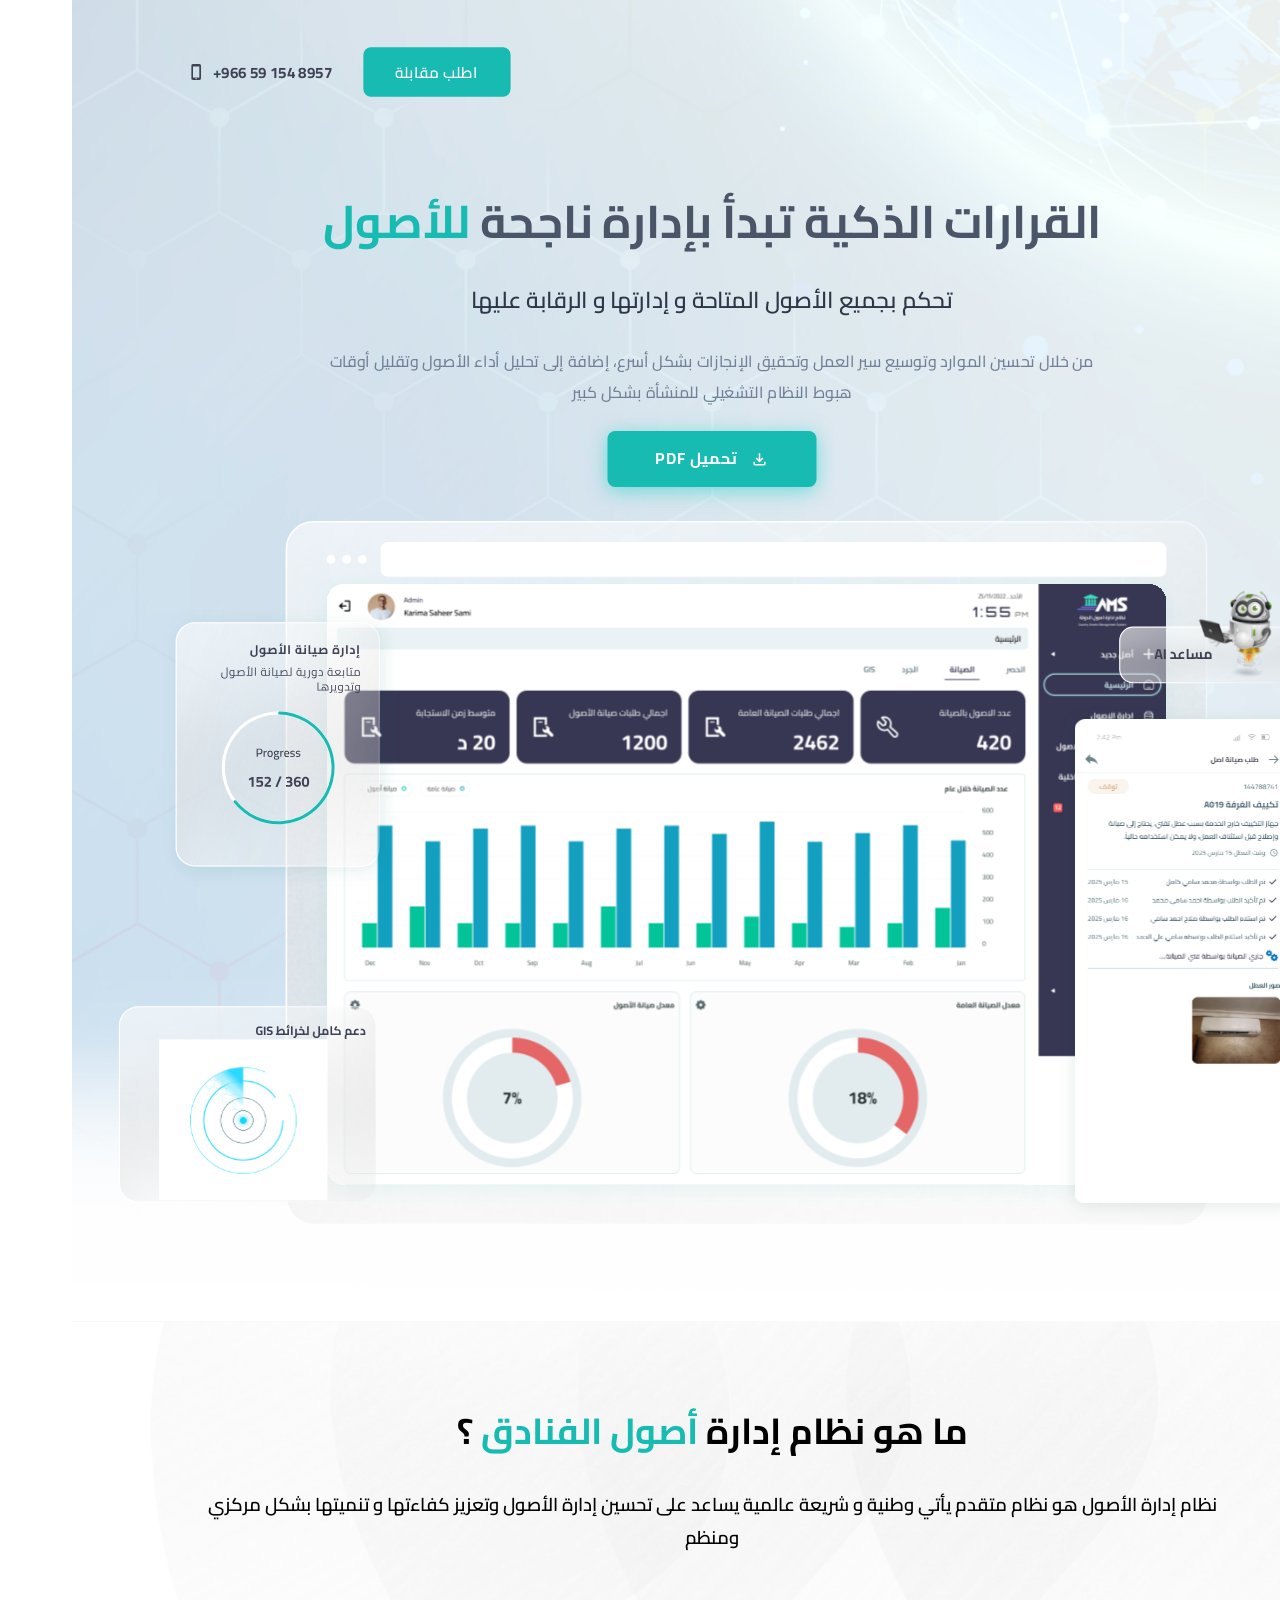
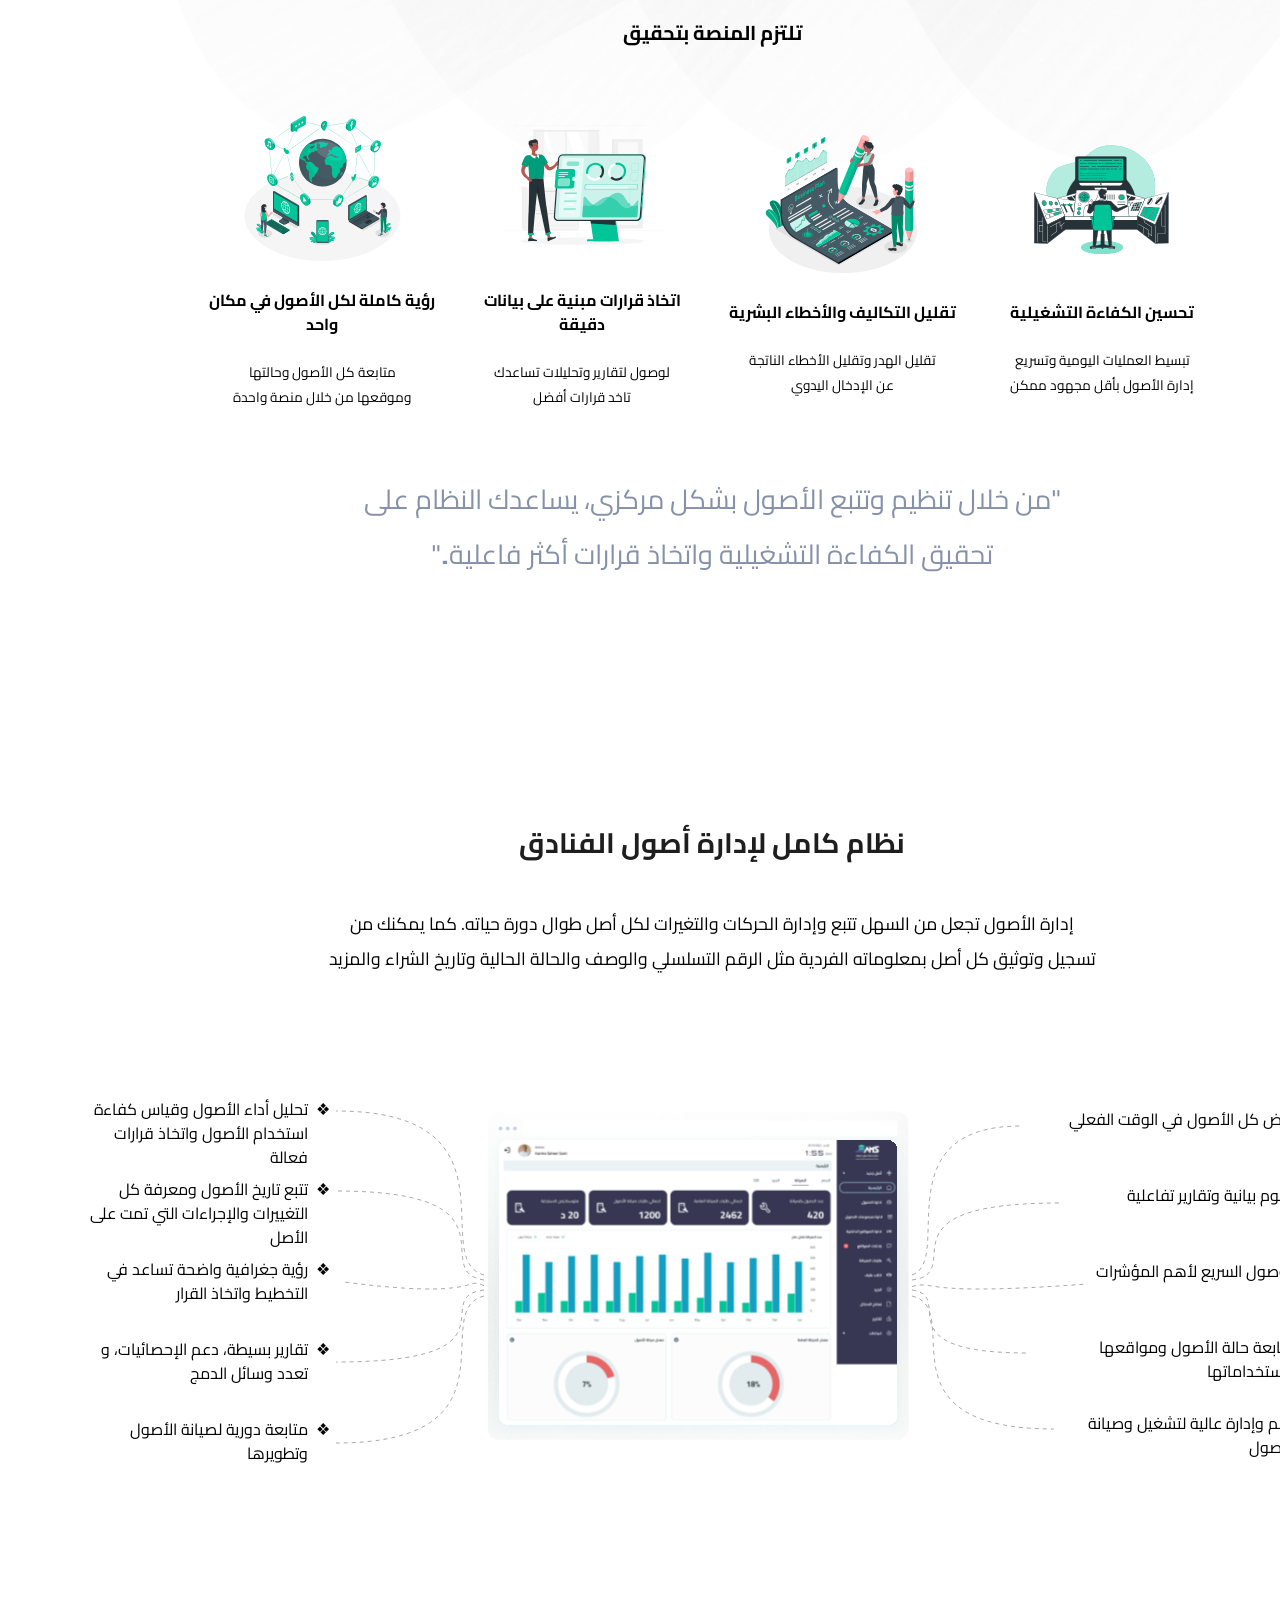
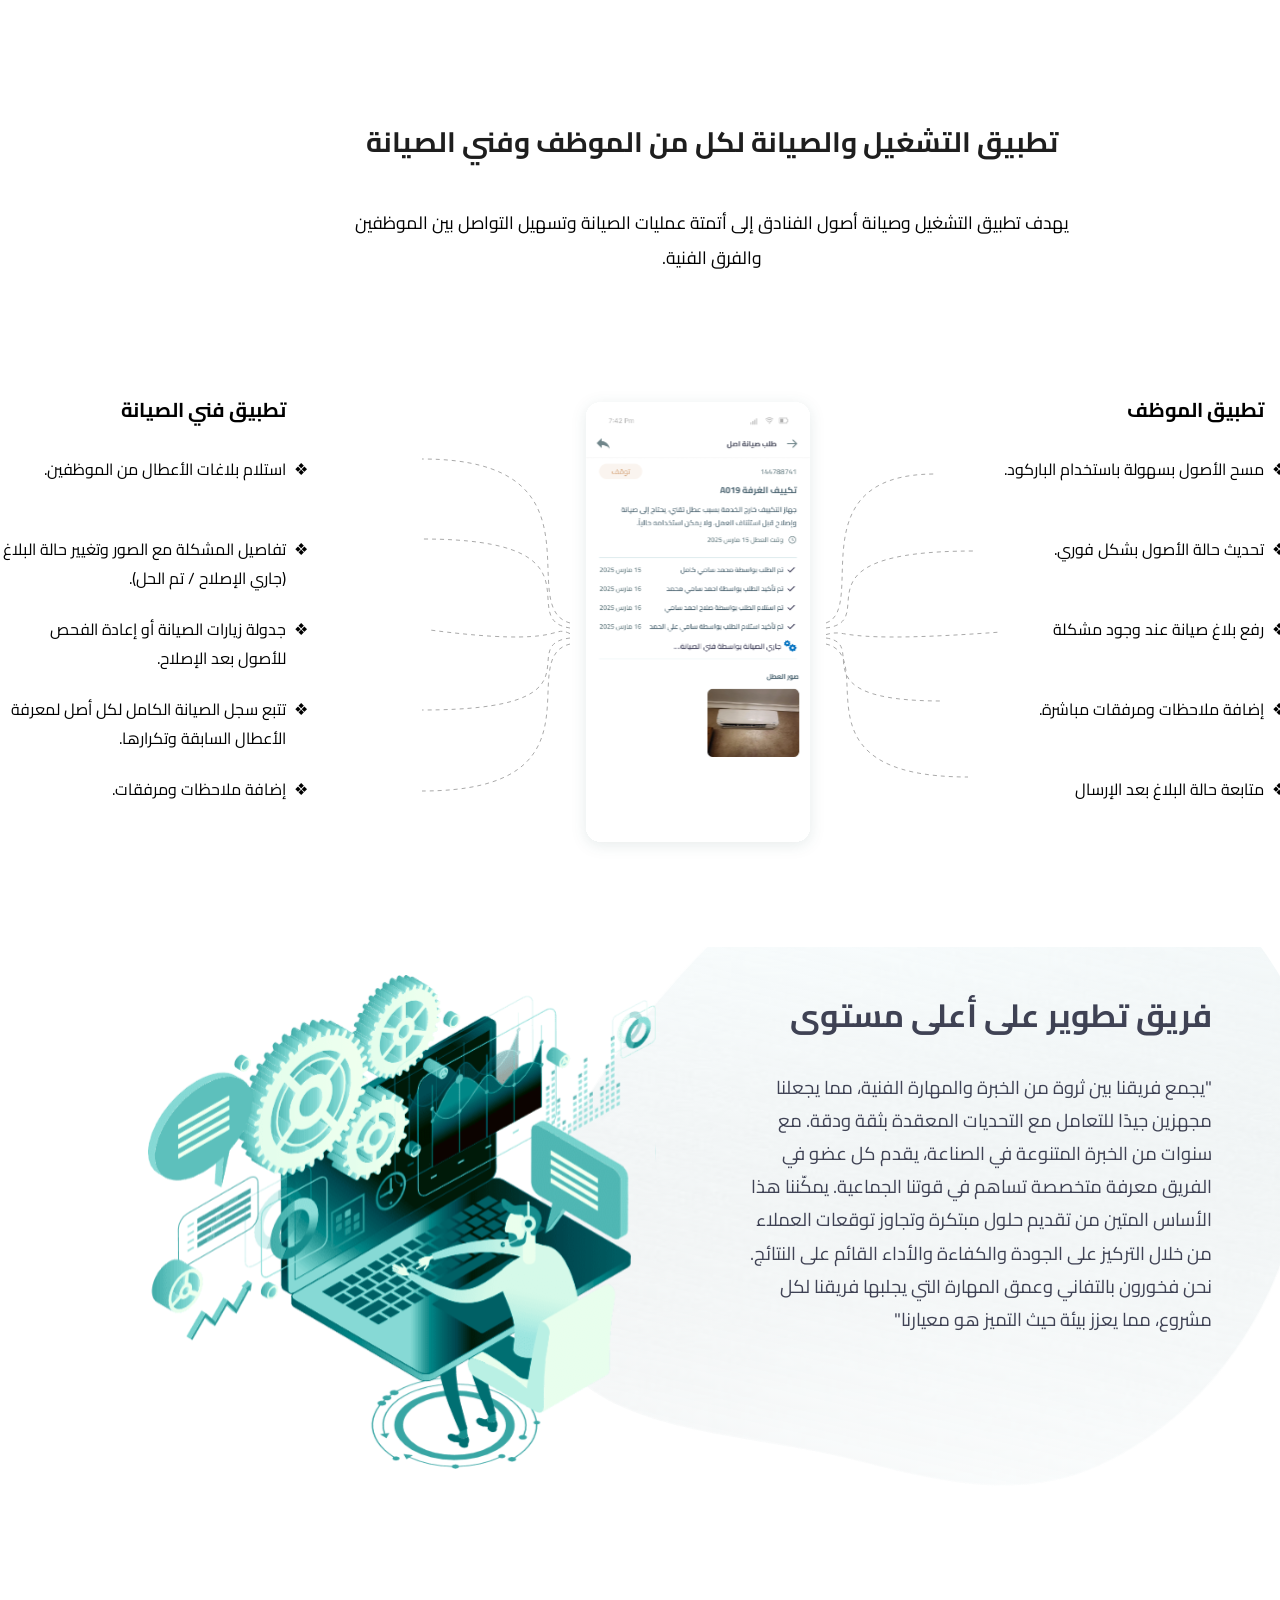
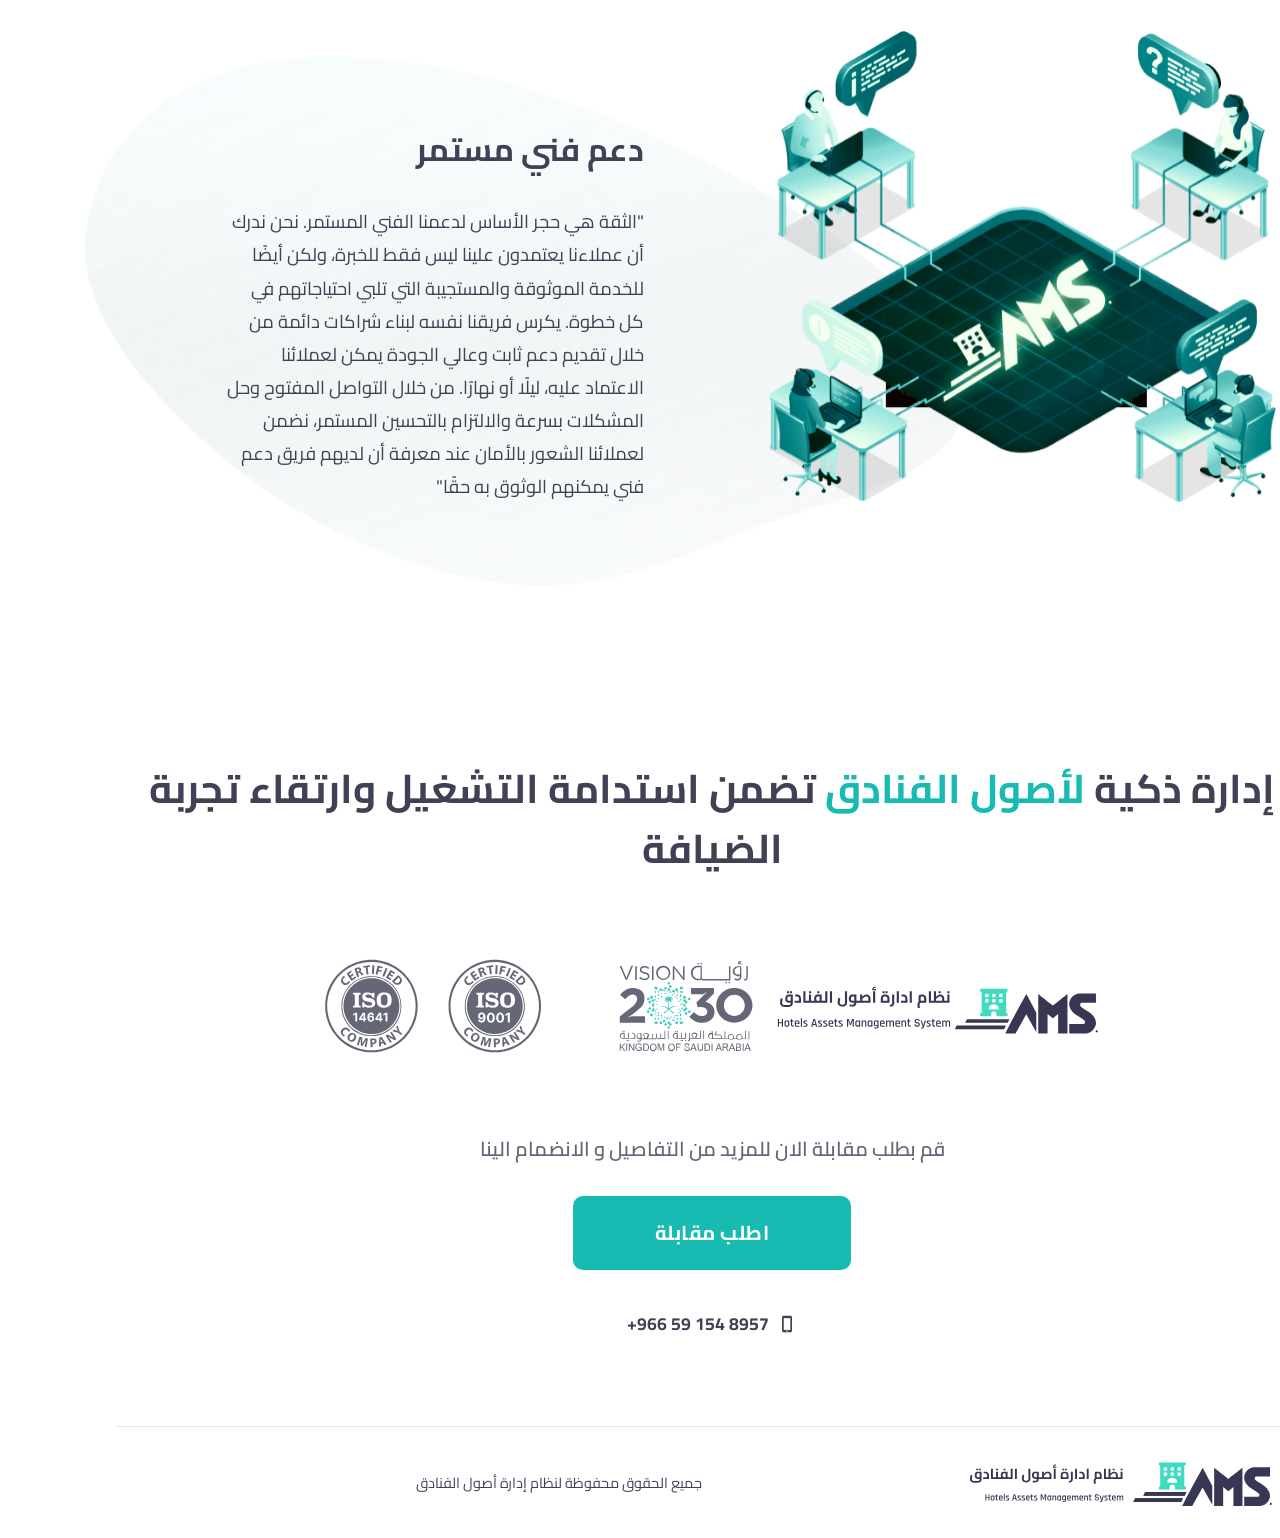
==== commit 85db5303: "Add files via upload" ====
--- a/Qarar.html
+++ b/Qarar.html
@@ -21,9 +21,7 @@
     <div class="hero-sections-bg">
         <header class="header container" id="page-top">
             <div class="header__logos">
-                <img src="./AMS logo.png" alt="AMS Logo">
-                <img src="./Qarar_files/logo-2030.svg" alt="2030 Vision Logo">
-                <img src="./Qarar_files/logo-iso.svg" alt="ISO Logo">
+                <img src="./3 logos.svg" alt="Logos">
             </div>
 
             <div class="header__contact">
@@ -90,40 +88,40 @@
                 <div class="what__commitments__item what__commitments__item--1">
                     <img class="what__commitments__item__bg" src="./Qarar_files/bg-shape-1.svg" alt="">
                     <img class="what__commitments__item__photo" src="./Qarar_files/Control Panel-bro 1.svg" alt="Commitment photo">
-                    <p class="what__commitments__item__title">رؤية شاملة لكل الأصول في مكان واحد</p>
+                    <p class="what__commitments__item__title">تحسين الكفاءة التشغيلية</p>
                     <p class="what__commitments__item__body">
-                        متابعة كل الأصول وحالتها ومعلوماتها من خلال منصة واحدة
+                        تبسيط العمليات اليومية وتسريع إدارة الأصول بأقل مجهود ممكن
                     </p>
                 </div>
                 <div class="what__commitments__item what__commitments__item--2">
                     <img class="what__commitments__item__bg" src="./Qarar_files/bg-shape-1.svg" alt="">
                     <img class="what__commitments__item__photo commitment" src="./Qarar_files/Business Plan-amico 1.svg" alt="Commitment photo">
-                    <p class="what__commitments__item__title">اتخاذ قرارات مبنية على بيانات دقيقة</p>
+                    <p class="what__commitments__item__title">تقليل التكاليف والأخطاء البشرية</p>
                     <p class="what__commitments__item__body">
-                        توفير تقارير وتحليلات لمساعدتك تتخذ قرارات أفضل
+                        تقليل الهدر وتقليل الأخطاء الناتجة عن الإدخال اليدوي
                     </p>
                 </div>
                 <div class="what__commitments__item what__commitments__item--3">
                     <img class="what__commitments__item__bg" src="./Qarar_files/bg-shape-1.svg" alt="">
                     <img class="what__commitments__item__photo" src="./Qarar_files/Site Stats-rafiki 1.svg" alt="Commitment photo">
-                    <p class="what__commitments__item__title">تقليل التكاليف والأخطاء البشرية</p>
+                    <p class="what__commitments__item__title">اتخاذ قرارات مبنية على بيانات دقيقة</p>
                     <p class="what__commitments__item__body">
-                        تقليل الهدر وتحسين الاستخدام الأمثل عن الاحتياج الفعلي
+                        لوصول لتقارير وتحليلات تساعدك تاخد قرارات أفضل
                     </p>
                 </div>
                 <div class="what__commitments__item what__commitments__item--4">
                     <img class="what__commitments__item__bg" src="./Qarar_files/bg-shape-1.svg" alt="">
                     <img class="what__commitments__item__photo" src="./Qarar_files/Online world-amico 1.svg" alt="Commitment photo">
-                    <p class="what__commitments__item__title">تحسين الكفاءة التشغيلية</p>
+                    <p class="what__commitments__item__title">رؤية كاملة لكل الأصول في مكان واحد</p>
                     <p class="what__commitments__item__body">
-                        تبسيط العمليات التوسيع وتسريع إجراء العمل بشكل تلقائي محسن
+                        متابعة كل الأصول وحالتها وموقعها من خلال منصة واحدة
                     </p>
                 </div>
             </div>
         </div>
 
         <div class="what__commendation">
-            "من خلال تنظيم وتتبع الأصول بشكل مركزي، يساعدك النظام على تحقيق الكفاءة التشغيلية وإتخاذ قرارات أكثر فاعلية."
+            "من خلال تنظيم وتتبع الأصول بشكل مركزي، يساعدك النظام على تحقيق الكفاءة التشغيلية واتخاذ قرارات أكثر فاعلية.."
         </div>
     </section>
 
@@ -131,7 +129,7 @@
         <div class="about__system">
             <p class="about__main-title">نظام كامل لإدارة أصول الفنادق</p>
             <p class="about__2nd-title">
-                إدارة الأصول تجعل من السهل تتبع وإدارة الحركات والتغيرات لكل أصل طوال دورة حياته.  كما يمكنك من تسجيل وتوثيق كل أصل بمعلوماته الفردية مثل الرقم التسلسلي والوصف والحالة الحالية وتاريخ الشراء والمزيد
+                إدارة الأصول تجعل من السهل تتبع وإدارة الحركات والتغيرات لكل أصل طوال دورة حياته. كما يمكنك من تسجيل وتوثيق كل أصل بمعلوماته الفردية مثل الرقم التسلسلي والوصف والحالة الحالية وتاريخ الشراء والمزيد
             </p>
 
             <div class="about__system__snapshot">
@@ -234,18 +232,19 @@
                 اطلب مقابلة
             </button>
             <a class="footer__contact__phone" href="tel:+966591548957">
+                <img src="./gridicons_phone.png" alt="Phone icon">
                 <span>+966 59 154 8957</span>
-                <img src="./gridicons_phone.png" alt="Phone icon">
             </a>
         </div>
 
-        <a class="footer__back-to-the-top" href="https://gulfterminal.com/pmo#page-top">
+        <a class="footer__back-to-the-top" href="#page-top">
             عودة للأعلى
             <img src="./Qarar_files/arrow-up.svg" alt="">
         </a>
 
         <div class="footer__copyrights">
-            جميع الحقوق محفوظة لمنصة قرار
+            <img class="footer__copyrights__logo" src="./AMS_Footer.svg" alt="AMS Logo">
+            <span class="footer__copyrights__text">جميع الحقوق محفوظة لنظام إدارة أصول الفنادق</span>
         </div>
     </section>
 
--- a/Qarar_files/landingpage.css
+++ b/Qarar_files/landingpage.css
@@ -1,3 +1,5 @@
+@import url('https://fonts.googleapis.com/css2?family=Cairo:wght@300;400;500;600;700;800;900&display=swap');
+
 body {
     min-height: 100vh;
     position: relative;
@@ -9,6 +11,7 @@
     background-position: center;
     background-repeat: no-repeat;
     background-size: cover;
+    font-family: 'Cairo', sans-serif;
 }
 
 /* Hero sections background wrapper */
@@ -33,18 +36,21 @@
     align-items: center;
     justify-content: space-between;
     height: 9rem;
+    transform: scale(0.95);
+    transform-origin: center;
+    gap: 50em;
 }
 
 .header__logos {
     display: flex;
     align-items: center;
     justify-content: flex-end;
-    gap: 1.5em;
+    margin-right: -3.5em;
 }
 
 .header__logos img {
-    height: 3.5rem;
-    width: auto;
+    height: auto;
+    max-width: 80%;
 }
 
 .header__contact {
@@ -94,6 +100,7 @@
 .header__contact__phone span {
     direction: ltr;
     white-space: nowrap;
+    font-weight: 700;
 }
 
 
@@ -104,10 +111,12 @@
     flex-direction: column;
     align-items: center;
     gap: 1.5em;
-    padding-block-start: 0;
+    padding-block-start: 3em;
     padding-block-end: 1em;
     min-height: auto;
     justify-content: center;
+    transform: scale(0.95);
+    transform-origin: top center;
 }
 
 .hero__text {
@@ -184,6 +193,8 @@
     flex-direction: column;
     align-items: center;
     padding-block: 0;
+    transform: scale(0.95);
+    transform-origin: top center;
 }
 
 .hero__image {
@@ -521,7 +532,9 @@
 
 .about__mobile__snapshot__points--start {
     width: 75%;
-    padding-block-start: 4em;
+    /* padding-block-start: 4em; */
+    display: flex;
+    flex-direction: column;
 }
 
     .about__mobile__snapshot__points--start ul {
@@ -537,7 +550,9 @@
 
 .about__mobile__snapshot__points--end {
     width: 75%;
-    padding-block-start: 3.5em;
+    /* padding-block-start: 3.5em; */
+    display: flex;
+    flex-direction: column;
 }
 
     .about__mobile__snapshot__points--end ul {
@@ -645,7 +660,7 @@
 }
 
 .footer__title {
-    font-size: 1.25rem;
+    font-size: 1rem;
     font-weight: bold;
     text-align: center;
 }
@@ -677,8 +692,8 @@
 
 .footer__contact__btn {
     max-width: fit-content;
-    background-color: #ffffff50;
-    color: var(--main-color);
+    background-color: var(--main-color);
+    color: white;
     border: 2px solid var(--main-color);
     border-radius: 10px;
     font-size: 1.25rem;
@@ -688,8 +703,8 @@
 }
 
 .footer__contact__btn:hover {
-    background-color: var(--main-color);
-    color: white;
+    background-color: #ffffff50;
+    color: var(--main-color);
 }
 
 .footer__contact__btn:hover .footer__contact__btn__icon {
@@ -722,6 +737,7 @@
 .footer__contact__phone span {
     direction: ltr;
     white-space: nowrap;
+    font-weight: 700;
 }
 
 .footer__back-to-the-top {
@@ -741,13 +757,24 @@
 }
 
 .footer__copyrights {
-    display: grid;
-    grid-template-columns: 1fr 56%;
-    align-items: center;
+    display: flex;
+    align-items: center;
+    justify-content: space-between;
     font-size: 0.9rem;
     border-top: 1px solid #E1ECE9;
     height: 7rem;
     width: 100%;
+    padding: 0 2rem;
+}
+
+.footer__copyrights__logo {
+    height: 3rem;
+    width: auto;
+}
+
+.footer__copyrights__text {
+    flex: 1;
+    text-align: center;
 }
 
 
@@ -908,7 +935,7 @@
     }
 
     .footer__title {
-        font-size: 2rem;
+        font-size: 1.5rem;
     }
 
     .footer__brands {
@@ -1034,6 +1061,7 @@
 
     .about__mobile__snapshot {
         flex-direction: initial;
+        align-items: center;
     }
 
     .about__mobile__snapshot__image {
@@ -1043,17 +1071,20 @@
 
     .about__mobile__snapshot__points--start {
         width: 28rem;
+        position: relative;
+        right: 1.5rem;
     }
 
     .about__mobile__snapshot__points--end {
         position: relative;
-        right: 1.5rem;
+        right: 8.5rem;
         width: 28rem;
     }
 
         .about__mobile__snapshot__points--start .about__mobile__snapshot__point,
         .about__mobile__snapshot__points--end .about__mobile__snapshot__point {
-            margin-bottom: 2em;
+            height: 5rem;
+            margin-bottom: unset;
         }
 
     /* Support */
@@ -1081,7 +1112,7 @@
 
     /* Footer */
     .footer__title {
-        font-size: 3.5rem;
+        font-size: 2.5rem;
     }
 
     .footer__brands {
